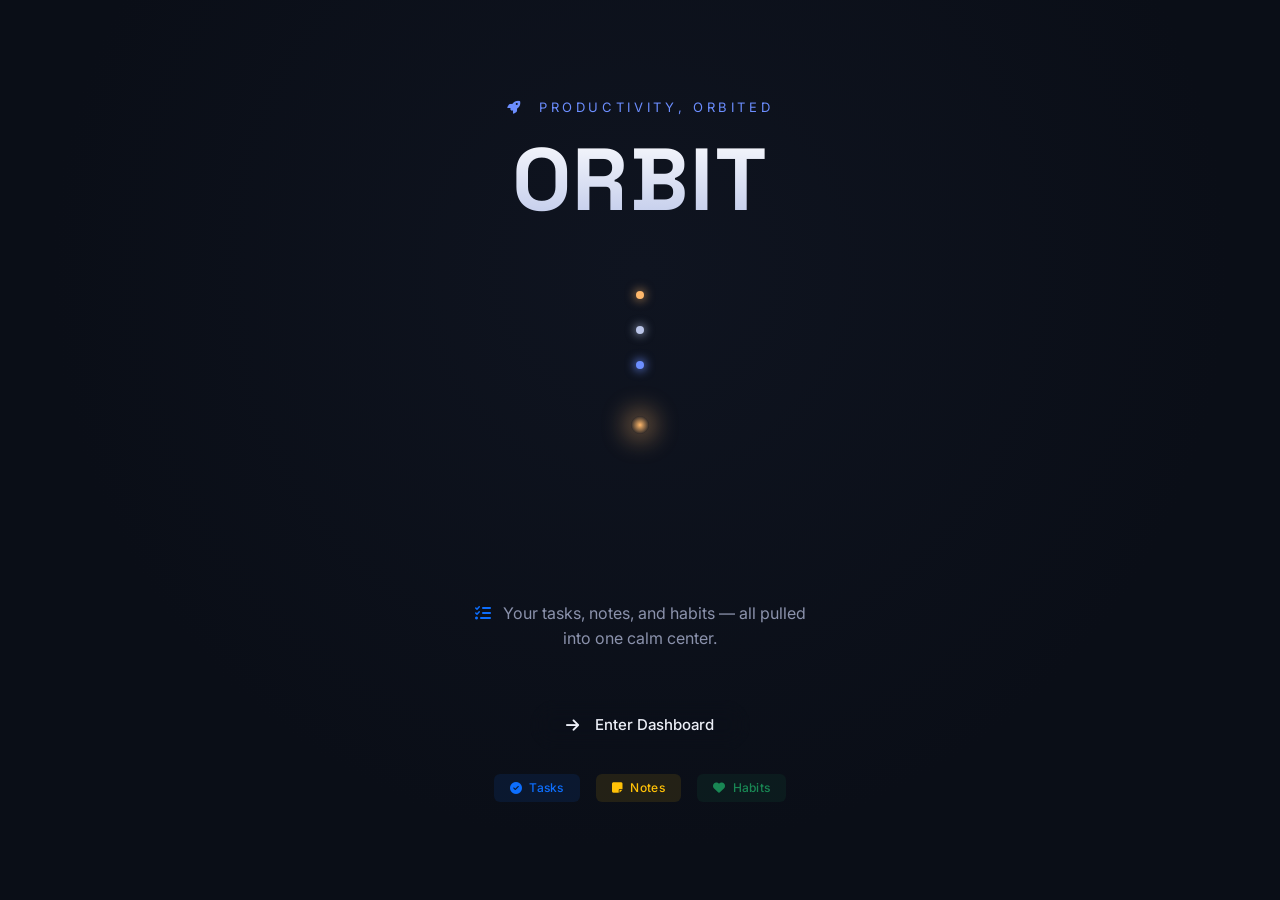
==== index.html @ c8e21a70 "add Orbit animitaion system with spinning rings and pulsing core" ====
<!DOCTYPE html>
<html lang="en">

<head>
    <meta charset="UTF-8" />
    <meta name="viewport" content="width=device-width, initial-scale=1.0" />
    <title>ORBIT — Personal Productivity</title>

    <!-- Bootstrap 5 -->
    <link href="https://cdn.jsdelivr.net/npm/bootstrap@5.3.0/dist/css/bootstrap.min.css" rel="stylesheet" />
    <!-- Font Awesome -->
    <link rel="stylesheet" href="https://cdnjs.cloudflare.com/ajax/libs/font-awesome/6.5.0/css/all.min.css" />
    <!-- Google Fonts -->
    <link
        href="https://fonts.googleapis.com/css2?family=Inter:wght@400;500;600;700&family=Space+Grotesk:wght@400;600;700&display=swap"
        rel="stylesheet" />
    <!-- Custom CSS -->
    <link rel="stylesheet" href="assets/css/style.css" />
</head>

<body>
    <div class="stage">
        <div class="eyebrow">
            <i class="fas fa-rocket me-2"></i> Productivity, Orbited
        </div>
        <h1 class="wordmark">ORBIT</h1>

        <!-- Orbit System -->
        <div class="orbit-system" aria-hidden="true">
            <div class="core"></div>
            <div class="ring ring--1">
                <div class="node"></div>
            </div>
            <div class="ring ring--2">
                <div class="node"></div>
            </div>
            <div class="ring ring--3">
                <div class="node"></div>
            </div>
        </div>

        <p class="tagline">
            <i class="fas fa-tasks me-2 text-primary"></i>
            Your tasks, notes, and habits — all pulled into one calm center.
        </p>

        <a href="dashboard.html" class="cta">
            <i class="fas fa-arrow-right me-2"></i> Enter Dashboard
        </a>

        <div class="mt-4 d-flex gap-3 flex-wrap justify-content-center">
            <span class="badge bg-primary bg-opacity-10 text-primary px-3 py-2">
                <i class="fas fa-check-circle me-1"></i> Tasks
            </span>
            <span class="badge bg-warning bg-opacity-10 text-warning px-3 py-2">
                <i class="fas fa-sticky-note me-1"></i> Notes
            </span>
            <span class="badge bg-success bg-opacity-10 text-success px-3 py-2">
                <i class="fas fa-heart me-1"></i> Habits
            </span>
        </div>
    </div>
</body>

</html>
---- assets/css/style.css ----
/*ORBIT DASHBOARD - Main Styles */

/* ---------- CSS Variables ---------- */
:root {
    --bg-primary: #0A0E17;
    --bg-secondary: #0F1420;
    --text-primary: #EDEFF7;
    --text-secondary: #8B92AC;
    --accent-blue: #6C8EFF;
    --accent-star: #FFB86B;
}

/* ---------- Reset ---------- */
* {
    margin: 0;
    padding: 0;
    box-sizing: border-box;
}

body {
    background: radial-gradient(ellipse at 50% 30%, var(--bg-secondary) 0%, var(--bg-primary) 65%);
    color: var(--text-primary);
    font-family: 'Inter', -apple-system, sans-serif;
    min-height: 100vh;
    display: flex;
    align-items: center;
    justify-content: center;
}


/* ---------- Main Content ---------- */
.stage {
    position: relative;
    z-index: 1;
    display: flex;
    flex-direction: column;
    align-items: center;
    text-align: center;
    padding: 32px;
    max-width: 600px;
}

.eyebrow {
    font-size: 13px;
    letter-spacing: 0.28em;
    color: var(--accent-blue);
    text-transform: uppercase;
}

.wordmark {
    font-family: 'Space Grotesk', sans-serif;
    font-weight: 700;
    font-size: clamp(48px, 9vw, 88px);
    letter-spacing: 0.02em;
    margin-top: 10px;
    background: linear-gradient(180deg, #FFFFFF 0%, #B9C4E8 100%);
    -webkit-background-clip: text;
    background-clip: text;
    color: transparent;
}

.tagline {
    color: var(--text-secondary);
    font-size: 16px;
    max-width: 340px;
    line-height: 1.6;
}

.cta {
    margin-top: 32px;
    padding: 14px 36px;
    border-radius: 999px;
    border: 1px solid var(--border-glass);
    background: var(--bg-soft);
    backdrop-filter: blur(12px);
    color: var(--text-primary);
    font-size: 15px;
    font-weight: 500;
    cursor: pointer;
    transition: all 0.25s ease;
    text-decoration: none;
    display: inline-flex;
    align-items: center;
    gap: 8px;
}

.cta:hover {
    border-color: var(--accent-blue);
    box-shadow: 0 0 0 1px var(--accent-blue), 0 8px 24px rgba(108,142,255,0.25);
    transform: translateY(-2px);
    color: var(--text-primary);
}

.badge {
    font-weight: 500;
    letter-spacing: 0.3px;
}

/* ---------- Orbit System ---------- */
.orbit-system {
    position: relative;
    width: 280px;
    height: 280px;
    margin: 44px 0 36px;
}

.core {
    position: absolute;
    top: 50%; left: 50%;
    width: 18px; height: 18px;
    border-radius: 50%;
    background: radial-gradient(circle, var(--accent-star) 0%, rgba(255,184,107,0.15) 70%);
    box-shadow: 0 0 24px 6px rgba(255,184,107,0.45);
    transform: translate(-50%, -50%);
    animation: pulse 3s ease-in-out infinite;
}

.ring {
    position: absolute;
    top: 50%; left: 50%;
    border: 1px solid var(--ring-color);
    border-radius: 50%;
    transform: translate(-50%, -50%);
}

.ring--1 { width: 120px; height: 120px; animation: spin 10s linear infinite; }
.ring--2 { width: 190px; height: 190px; animation: spin 16s linear infinite reverse; border-color: rgba(108,142,255,0.22); }
.ring--3 { width: 260px; height: 260px; animation: spin 24s linear infinite; border-color: rgba(108,142,255,0.14); }

.node {
    position: absolute;
    top: -4px; left: 50%;
    width: 8px; height: 8px;
    border-radius: 50%;
    background: var(--accent-blue);
    box-shadow: 0 0 10px 2px rgba(108,142,255,0.7);
    transform: translateX(-50%);
}

.ring--2 .node { background: #B9C4E8; box-shadow: 0 0 8px 2px rgba(185,196,232,0.5); }
.ring--3 .node { background: var(--accent-star); box-shadow: 0 0 10px 2px rgba(255,184,107,0.5); }

/* ---------- Animations ---------- */
@keyframes spin {
    from { transform: translate(-50%, -50%) rotate(0deg); }
    to   { transform: translate(-50%, -50%) rotate(360deg); }
}

@keyframes pulse {
    0%, 100% { box-shadow: 0 0 24px 6px rgba(255,184,107,0.45); }
    50%      { box-shadow: 0 0 34px 10px rgba(255,184,107,0.65); }
}
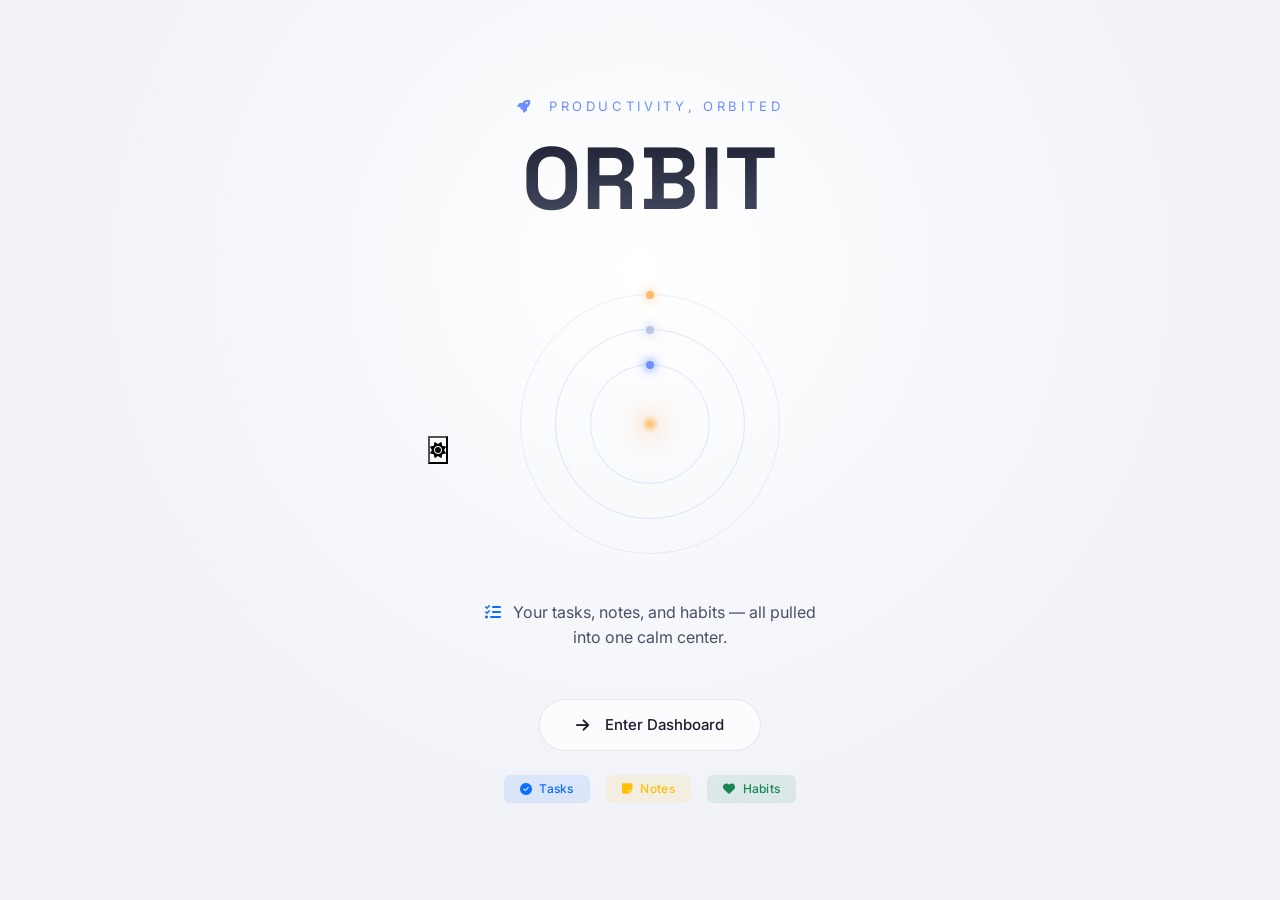
==== commit 0f4d7a3b: "implement dark and light theme with localStorage persistence" ====
--- a/index.html
+++ b/index.html
@@ -16,9 +16,16 @@
         rel="stylesheet" />
     <!-- Custom CSS -->
     <link rel="stylesheet" href="assets/css/style.css" />
+    <link rel="stylesheet" href="assets/css/theme.css">
 </head>
 
 <body>
+
+    <!-- Theme Toggle Button -->
+    <button id="themeToggle" class="theme-toggle-btn" aria-label="Toggle theme">
+        <i class="fas fa-moon"></i>
+    </button>
+
     <div class="stage">
         <div class="eyebrow">
             <i class="fas fa-rocket me-2"></i> Productivity, Orbited
@@ -60,6 +67,8 @@
             </span>
         </div>
     </div>
+
+    <script src="assets/js/theme.js"></script>
 </body>
 
 </html>
--- a/assets/css/style.css
+++ b/assets/css/style.css
@@ -2,151 +2,197 @@
 
 /* ---------- CSS Variables ---------- */
 :root {
-    --bg-primary: #0A0E17;
-    --bg-secondary: #0F1420;
-    --text-primary: #EDEFF7;
-    --text-secondary: #8B92AC;
-    --accent-blue: #6C8EFF;
-    --accent-star: #FFB86B;
+  --bg-primary: #0a0e17;
+  --bg-secondary: #0f1420;
+  --text-primary: #edeff7;
+  --text-secondary: #8b92ac;
+  --accent-blue: #6c8eff;
+  --accent-star: #ffb86b;
 }
 
 /* ---------- Reset ---------- */
 * {
-    margin: 0;
-    padding: 0;
-    box-sizing: border-box;
+  margin: 0;
+  padding: 0;
+  box-sizing: border-box;
 }
 
 body {
-    background: radial-gradient(ellipse at 50% 30%, var(--bg-secondary) 0%, var(--bg-primary) 65%);
-    color: var(--text-primary);
-    font-family: 'Inter', -apple-system, sans-serif;
-    min-height: 100vh;
-    display: flex;
-    align-items: center;
-    justify-content: center;
+  background: radial-gradient(
+    ellipse at 50% 30%,
+    var(--bg-secondary) 0%,
+    var(--bg-primary) 65%
+  );
+  color: var(--text-primary);
+  font-family:
+    "Inter",
+    -apple-system,
+    sans-serif;
+  min-height: 100vh;
+  display: flex;
+  align-items: center;
+  justify-content: center;
 }
-
 
 /* ---------- Main Content ---------- */
 .stage {
-    position: relative;
-    z-index: 1;
-    display: flex;
-    flex-direction: column;
-    align-items: center;
-    text-align: center;
-    padding: 32px;
-    max-width: 600px;
+  position: relative;
+  z-index: 1;
+  display: flex;
+  flex-direction: column;
+  align-items: center;
+  text-align: center;
+  padding: 32px;
+  max-width: 600px;
 }
 
 .eyebrow {
-    font-size: 13px;
-    letter-spacing: 0.28em;
-    color: var(--accent-blue);
-    text-transform: uppercase;
+  font-size: 13px;
+  letter-spacing: 0.28em;
+  color: var(--accent-blue);
+  text-transform: uppercase;
 }
 
 .wordmark {
-    font-family: 'Space Grotesk', sans-serif;
-    font-weight: 700;
-    font-size: clamp(48px, 9vw, 88px);
-    letter-spacing: 0.02em;
-    margin-top: 10px;
-    background: linear-gradient(180deg, #FFFFFF 0%, #B9C4E8 100%);
-    -webkit-background-clip: text;
-    background-clip: text;
-    color: transparent;
+  font-family: "Space Grotesk", sans-serif;
+  font-weight: 700;
+  font-size: clamp(48px, 9vw, 88px);
+  letter-spacing: 0.02em;
+  margin-top: 10px;
+  background: linear-gradient(180deg, #ffffff 0%, #b9c4e8 100%);
+  -webkit-background-clip: text;
+  background-clip: text;
+  color: transparent;
 }
 
 .tagline {
-    color: var(--text-secondary);
-    font-size: 16px;
-    max-width: 340px;
-    line-height: 1.6;
+  color: var(--text-secondary);
+  font-size: 16px;
+  max-width: 340px;
+  line-height: 1.6;
 }
 
 .cta {
-    margin-top: 32px;
-    padding: 14px 36px;
-    border-radius: 999px;
-    border: 1px solid var(--border-glass);
-    background: var(--bg-soft);
-    backdrop-filter: blur(12px);
-    color: var(--text-primary);
-    font-size: 15px;
-    font-weight: 500;
-    cursor: pointer;
-    transition: all 0.25s ease;
-    text-decoration: none;
-    display: inline-flex;
-    align-items: center;
-    gap: 8px;
+  margin-top: 32px;
+  padding: 14px 36px;
+  border-radius: 999px;
+  border: 1px solid var(--border-glass);
+  background: var(--bg-soft);
+  backdrop-filter: blur(12px);
+  color: var(--text-primary);
+  font-size: 15px;
+  font-weight: 500;
+  cursor: pointer;
+  transition: all 0.25s ease;
+  text-decoration: none;
+  display: inline-flex;
+  align-items: center;
+  gap: 8px;
 }
 
 .cta:hover {
-    border-color: var(--accent-blue);
-    box-shadow: 0 0 0 1px var(--accent-blue), 0 8px 24px rgba(108,142,255,0.25);
-    transform: translateY(-2px);
-    color: var(--text-primary);
+  border-color: var(--accent-blue);
+  box-shadow:
+    0 0 0 1px var(--accent-blue),
+    0 8px 24px rgba(108, 142, 255, 0.25);
+  transform: translateY(-2px);
+  color: var(--text-primary);
 }
 
 .badge {
-    font-weight: 500;
-    letter-spacing: 0.3px;
+  font-weight: 500;
+  letter-spacing: 0.3px;
 }
 
 /* ---------- Orbit System ---------- */
 .orbit-system {
-    position: relative;
-    width: 280px;
-    height: 280px;
-    margin: 44px 0 36px;
+  position: relative;
+  width: 280px;
+  height: 280px;
+  margin: 44px 0 36px;
 }
 
 .core {
-    position: absolute;
-    top: 50%; left: 50%;
-    width: 18px; height: 18px;
-    border-radius: 50%;
-    background: radial-gradient(circle, var(--accent-star) 0%, rgba(255,184,107,0.15) 70%);
-    box-shadow: 0 0 24px 6px rgba(255,184,107,0.45);
-    transform: translate(-50%, -50%);
-    animation: pulse 3s ease-in-out infinite;
+  position: absolute;
+  top: 50%;
+  left: 50%;
+  width: 18px;
+  height: 18px;
+  border-radius: 50%;
+  background: radial-gradient(
+    circle,
+    var(--accent-star) 0%,
+    rgba(255, 184, 107, 0.15) 70%
+  );
+  box-shadow: 0 0 24px 6px rgba(255, 184, 107, 0.45);
+  transform: translate(-50%, -50%);
+  animation: pulse 3s ease-in-out infinite;
 }
 
 .ring {
-    position: absolute;
-    top: 50%; left: 50%;
-    border: 1px solid var(--ring-color);
-    border-radius: 50%;
-    transform: translate(-50%, -50%);
+  position: absolute;
+  top: 50%;
+  left: 50%;
+  border: 1px solid var(--ring-color);
+  border-radius: 50%;
+  transform: translate(-50%, -50%);
 }
 
-.ring--1 { width: 120px; height: 120px; animation: spin 10s linear infinite; }
-.ring--2 { width: 190px; height: 190px; animation: spin 16s linear infinite reverse; border-color: rgba(108,142,255,0.22); }
-.ring--3 { width: 260px; height: 260px; animation: spin 24s linear infinite; border-color: rgba(108,142,255,0.14); }
+.ring--1 {
+  width: 120px;
+  height: 120px;
+  animation: spin 10s linear infinite;
+}
+.ring--2 {
+  width: 190px;
+  height: 190px;
+  animation: spin 16s linear infinite reverse;
+  border-color: rgba(108, 142, 255, 0.22);
+}
+.ring--3 {
+  width: 260px;
+  height: 260px;
+  animation: spin 24s linear infinite;
+  border-color: rgba(108, 142, 255, 0.14);
+}
 
 .node {
-    position: absolute;
-    top: -4px; left: 50%;
-    width: 8px; height: 8px;
-    border-radius: 50%;
-    background: var(--accent-blue);
-    box-shadow: 0 0 10px 2px rgba(108,142,255,0.7);
-    transform: translateX(-50%);
+  position: absolute;
+  top: -4px;
+  left: 50%;
+  width: 8px;
+  height: 8px;
+  border-radius: 50%;
+  background: var(--accent-blue);
+  box-shadow: 0 0 10px 2px rgba(108, 142, 255, 0.7);
+  transform: translateX(-50%);
 }
 
-.ring--2 .node { background: #B9C4E8; box-shadow: 0 0 8px 2px rgba(185,196,232,0.5); }
-.ring--3 .node { background: var(--accent-star); box-shadow: 0 0 10px 2px rgba(255,184,107,0.5); }
+.ring--2 .node {
+  background: #b9c4e8;
+  box-shadow: 0 0 8px 2px rgba(185, 196, 232, 0.5);
+}
+.ring--3 .node {
+  background: var(--accent-star);
+  box-shadow: 0 0 10px 2px rgba(255, 184, 107, 0.5);
+}
 
 /* ---------- Animations ---------- */
 @keyframes spin {
-    from { transform: translate(-50%, -50%) rotate(0deg); }
-    to   { transform: translate(-50%, -50%) rotate(360deg); }
+  from {
+    transform: translate(-50%, -50%) rotate(0deg);
+  }
+  to {
+    transform: translate(-50%, -50%) rotate(360deg);
+  }
 }
 
 @keyframes pulse {
-    0%, 100% { box-shadow: 0 0 24px 6px rgba(255,184,107,0.45); }
-    50%      { box-shadow: 0 0 34px 10px rgba(255,184,107,0.65); }
-}+  0%,
+  100% {
+    box-shadow: 0 0 24px 6px rgba(255, 184, 107, 0.45);
+  }
+  50% {
+    box-shadow: 0 0 34px 10px rgba(255, 184, 107, 0.65);
+  }
+}
--- a/assets/css/theme.css
+++ b/assets/css/theme.css
@@ -0,0 +1,33 @@
+/* ============================================
+   ORBIT DASHBOARD - Light / Dark Theme
+   ============================================ */
+
+/* ---------- Light Mode ---------- */
+body.light-mode {
+  --bg-primary: #f0f2f8;
+  --bg-secondary: #ffffff;
+  --text-primary: #1a1d2e;
+  --text-secondary: #4a4f66;
+  --bg-soft: rgba(0, 0, 0, 0.04);
+  --border-glass: rgba(0, 0, 0, 0.08);
+  --ring-color: rgba(108, 142, 255, 0.2);
+}
+
+body.light-mode .wordmark {
+  background: linear-gradient(180deg, #1a1d2e 0%, #4a4f66 100%);
+  -webkit-background-clip: text;
+  background-clip: text;
+  color: transparent;
+}
+
+body.light-mode .core {
+  box-shadow: 0 0 24px 6px rgba(255, 184, 107, 0.3);
+}
+
+body.light-mode .cta {
+  background: rgba(255, 255, 255, 0.7);
+}
+
+body.light-mode .theme-toggle-btn {
+  background: rgba(255, 255, 255, 0.7);
+}
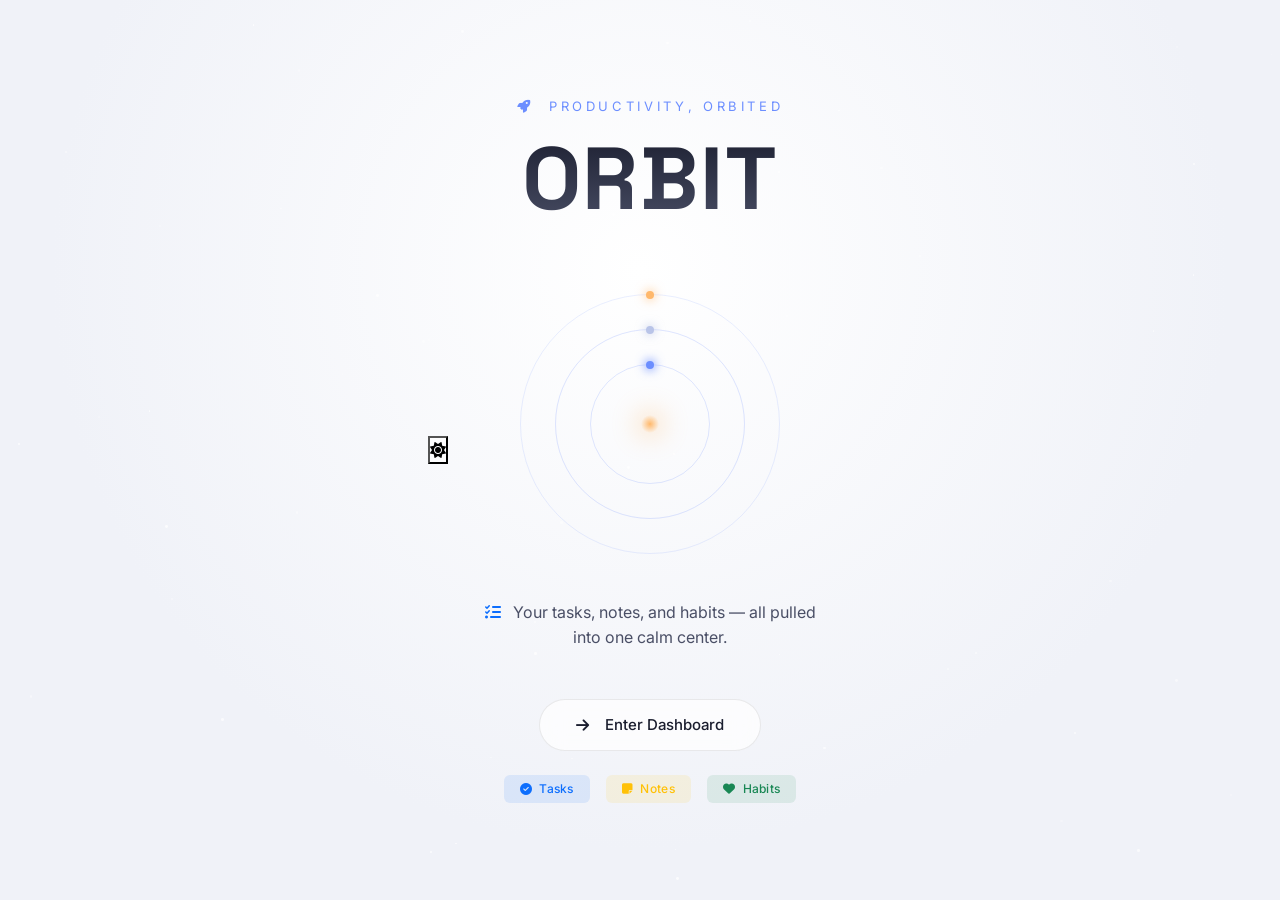
==== commit 27bb49eb: "add dynamic starfield background with JavaScript animation" ====
--- a/index.html
+++ b/index.html
@@ -20,6 +20,9 @@
 </head>
 
 <body>
+
+    <!-- Starfield -->
+    <div id="stars"></div>
 
     <!-- Theme Toggle Button -->
     <button id="themeToggle" class="theme-toggle-btn" aria-label="Toggle theme">
@@ -69,6 +72,7 @@
     </div>
 
     <script src="assets/js/theme.js"></script>
+    <script src="assets/js/app.js"></script>
 </body>
 
 </html>
--- a/assets/css/style.css
+++ b/assets/css/style.css
@@ -196,3 +196,24 @@
     box-shadow: 0 0 34px 10px rgba(255, 184, 107, 0.65);
   }
 }
+
+/* ---------- Starfield ---------- */
+#stars {
+    position: fixed;
+    inset: 0;
+    z-index: 0;
+    pointer-events: none;
+}
+
+.star {
+    position: absolute;
+    background: #fff;
+    border-radius: 50%;
+    opacity: 0.5;
+    animation: twinkle 4s ease-in-out infinite;
+}
+
+@keyframes twinkle {
+    0%, 100% { opacity: 0.15; }
+    50% { opacity: 0.7; }
+}
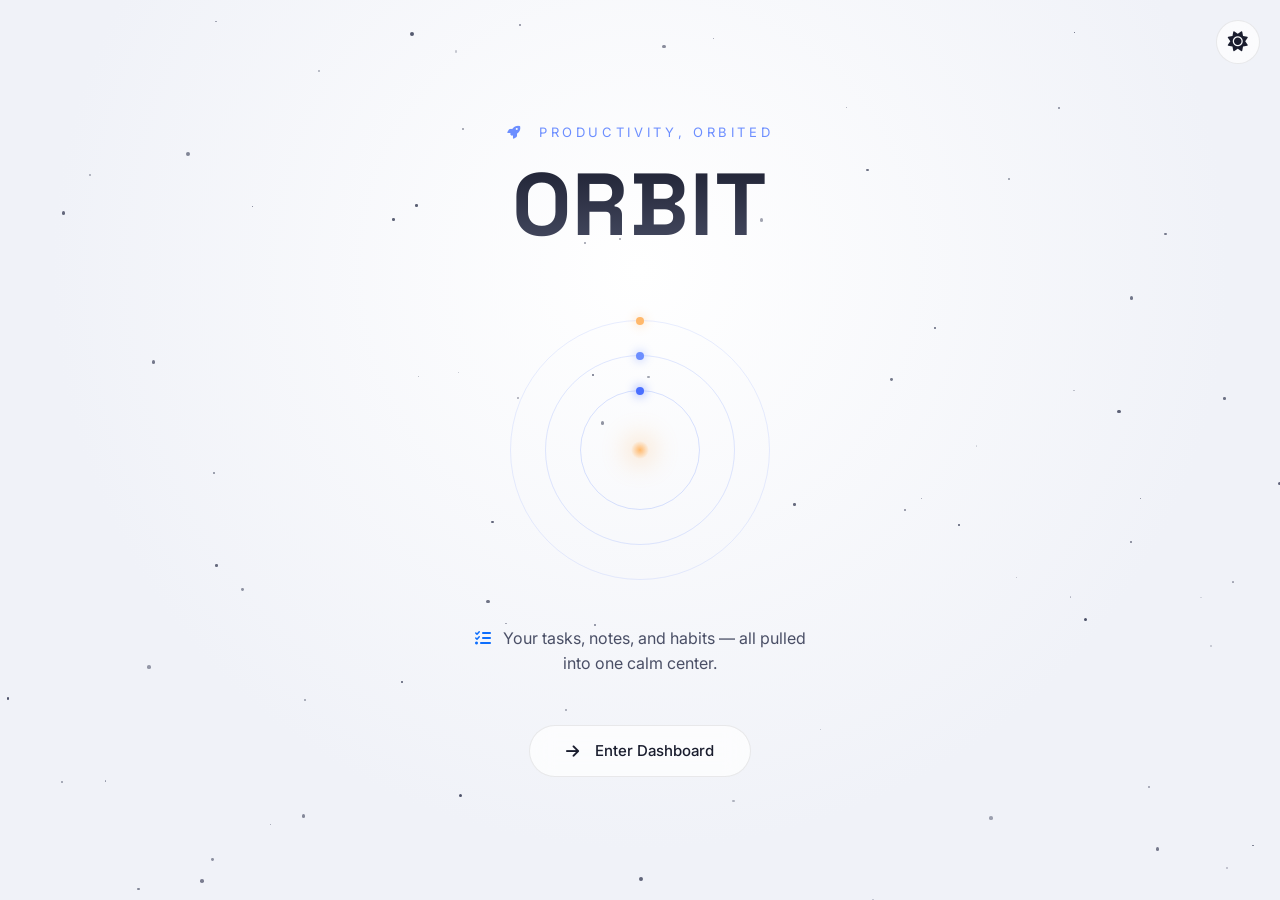
==== commit dfd27e16: "delete badges from welcome page" ====
--- a/index.html
+++ b/index.html
@@ -57,20 +57,6 @@
         <a href="dashboard.html" class="cta">
             <i class="fas fa-arrow-right me-2"></i> Enter Dashboard
         </a>
-
-        <div class="mt-4 d-flex gap-3 flex-wrap justify-content-center">
-            <span class="badge bg-primary bg-opacity-10 text-primary px-3 py-2">
-                <i class="fas fa-check-circle me-1"></i> Tasks
-            </span>
-            <span class="badge bg-warning bg-opacity-10 text-warning px-3 py-2">
-                <i class="fas fa-sticky-note me-1"></i> Notes
-            </span>
-            <span class="badge bg-success bg-opacity-10 text-success px-3 py-2">
-                <i class="fas fa-heart me-1"></i> Habits
-            </span>
-        </div>
-    </div>
-
     <script src="assets/js/theme.js"></script>
     <script src="assets/js/app.js"></script>
 </body>
--- a/assets/css/style.css
+++ b/assets/css/style.css
@@ -1,200 +1,64 @@
-/*ORBIT DASHBOARD - Main Styles */
 
 /* ---------- CSS Variables ---------- */
 :root {
-  --bg-primary: #0a0e17;
-  --bg-secondary: #0f1420;
-  --text-primary: #edeff7;
-  --text-secondary: #8b92ac;
-  --accent-blue: #6c8eff;
-  --accent-star: #ffb86b;
+    --bg-primary: #0A0E17;
+    --bg-secondary: #0F1420;
+    --bg-soft: rgba(255,255,255,0.045);
+    --border-glass: rgba(255,255,255,0.09);
+    --text-primary: #EDEFF7;
+    --text-secondary: #8B92AC;
+    --accent-blue: #6C8EFF;
+    --accent-star: #FFB86B;
+    --ring-color: rgba(108,142,255,0.35);
+    --card-bg: rgba(255,255,255,0.03);
+    --shadow: 0 8px 32px rgba(0,0,0,0.4);
 }
 
 /* ---------- Reset ---------- */
 * {
-  margin: 0;
-  padding: 0;
-  box-sizing: border-box;
+    margin: 0;
+    padding: 0;
+    box-sizing: border-box;
 }
 
 body {
-  background: radial-gradient(
-    ellipse at 50% 30%,
-    var(--bg-secondary) 0%,
-    var(--bg-primary) 65%
-  );
-  color: var(--text-primary);
-  font-family:
-    "Inter",
-    -apple-system,
-    sans-serif;
-  min-height: 100vh;
-  display: flex;
-  align-items: center;
-  justify-content: center;
-}
-
-/* ---------- Main Content ---------- */
-.stage {
-  position: relative;
-  z-index: 1;
-  display: flex;
-  flex-direction: column;
-  align-items: center;
-  text-align: center;
-  padding: 32px;
-  max-width: 600px;
-}
-
-.eyebrow {
-  font-size: 13px;
-  letter-spacing: 0.28em;
-  color: var(--accent-blue);
-  text-transform: uppercase;
-}
-
-.wordmark {
-  font-family: "Space Grotesk", sans-serif;
-  font-weight: 700;
-  font-size: clamp(48px, 9vw, 88px);
-  letter-spacing: 0.02em;
-  margin-top: 10px;
-  background: linear-gradient(180deg, #ffffff 0%, #b9c4e8 100%);
-  -webkit-background-clip: text;
-  background-clip: text;
-  color: transparent;
-}
-
-.tagline {
-  color: var(--text-secondary);
-  font-size: 16px;
-  max-width: 340px;
-  line-height: 1.6;
-}
-
-.cta {
-  margin-top: 32px;
-  padding: 14px 36px;
-  border-radius: 999px;
-  border: 1px solid var(--border-glass);
-  background: var(--bg-soft);
-  backdrop-filter: blur(12px);
-  color: var(--text-primary);
-  font-size: 15px;
-  font-weight: 500;
-  cursor: pointer;
-  transition: all 0.25s ease;
-  text-decoration: none;
-  display: inline-flex;
-  align-items: center;
-  gap: 8px;
-}
-
-.cta:hover {
-  border-color: var(--accent-blue);
-  box-shadow:
-    0 0 0 1px var(--accent-blue),
-    0 8px 24px rgba(108, 142, 255, 0.25);
-  transform: translateY(-2px);
-  color: var(--text-primary);
-}
-
-.badge {
-  font-weight: 500;
-  letter-spacing: 0.3px;
-}
-
-/* ---------- Orbit System ---------- */
-.orbit-system {
-  position: relative;
-  width: 280px;
-  height: 280px;
-  margin: 44px 0 36px;
-}
-
-.core {
-  position: absolute;
-  top: 50%;
-  left: 50%;
-  width: 18px;
-  height: 18px;
-  border-radius: 50%;
-  background: radial-gradient(
-    circle,
-    var(--accent-star) 0%,
-    rgba(255, 184, 107, 0.15) 70%
-  );
-  box-shadow: 0 0 24px 6px rgba(255, 184, 107, 0.45);
-  transform: translate(-50%, -50%);
-  animation: pulse 3s ease-in-out infinite;
-}
-
-.ring {
-  position: absolute;
-  top: 50%;
-  left: 50%;
-  border: 1px solid var(--ring-color);
-  border-radius: 50%;
-  transform: translate(-50%, -50%);
-}
-
-.ring--1 {
-  width: 120px;
-  height: 120px;
-  animation: spin 10s linear infinite;
-}
-.ring--2 {
-  width: 190px;
-  height: 190px;
-  animation: spin 16s linear infinite reverse;
-  border-color: rgba(108, 142, 255, 0.22);
-}
-.ring--3 {
-  width: 260px;
-  height: 260px;
-  animation: spin 24s linear infinite;
-  border-color: rgba(108, 142, 255, 0.14);
-}
-
-.node {
-  position: absolute;
-  top: -4px;
-  left: 50%;
-  width: 8px;
-  height: 8px;
-  border-radius: 50%;
-  background: var(--accent-blue);
-  box-shadow: 0 0 10px 2px rgba(108, 142, 255, 0.7);
-  transform: translateX(-50%);
-}
-
-.ring--2 .node {
-  background: #b9c4e8;
-  box-shadow: 0 0 8px 2px rgba(185, 196, 232, 0.5);
-}
-.ring--3 .node {
-  background: var(--accent-star);
-  box-shadow: 0 0 10px 2px rgba(255, 184, 107, 0.5);
-}
-
-/* ---------- Animations ---------- */
-@keyframes spin {
-  from {
-    transform: translate(-50%, -50%) rotate(0deg);
-  }
-  to {
-    transform: translate(-50%, -50%) rotate(360deg);
-  }
-}
-
-@keyframes pulse {
-  0%,
-  100% {
-    box-shadow: 0 0 24px 6px rgba(255, 184, 107, 0.45);
-  }
-  50% {
-    box-shadow: 0 0 34px 10px rgba(255, 184, 107, 0.65);
-  }
+    background: radial-gradient(ellipse at 50% 30%, var(--bg-secondary) 0%, var(--bg-primary) 65%);
+    color: var(--text-primary);
+    font-family: 'Inter', -apple-system, sans-serif;
+    min-height: 100vh;
+    display: flex;
+    align-items: center;
+    justify-content: center;
+    overflow: hidden;
+    position: relative;
+    transition: background 0.4s ease;
+}
+
+/* ---------- Theme Toggle ---------- */
+.theme-toggle-btn {
+    position: fixed;
+    top: 20px;
+    right: 20px;
+    z-index: 1000;
+    width: 44px;
+    height: 44px;
+    border-radius: 50%;
+    border: 1px solid var(--border-glass);
+    background: var(--bg-soft);
+    backdrop-filter: blur(12px);
+    color: var(--text-primary);
+    font-size: 20px;
+    cursor: pointer;
+    transition: all 0.3s ease;
+    display: flex;
+    align-items: center;
+    justify-content: center;
+}
+
+.theme-toggle-btn:hover {
+    border-color: var(--accent-blue);
+    transform: scale(1.05);
+    box-shadow: 0 0 20px rgba(108,142,255,0.2);
 }
 
 /* ---------- Starfield ---------- */
@@ -217,3 +81,159 @@
     0%, 100% { opacity: 0.15; }
     50% { opacity: 0.7; }
 }
+
+/* ---------- Main Content ---------- */
+.stage {
+    position: relative;
+    z-index: 1;
+    display: flex;
+    flex-direction: column;
+    align-items: center;
+    text-align: center;
+    padding: 32px;
+    max-width: 600px;
+}
+
+.eyebrow {
+    font-size: 13px;
+    letter-spacing: 0.28em;
+    color: var(--accent-blue);
+    text-transform: uppercase;
+    opacity: 0;
+    animation: rise 0.7s ease forwards;
+    animation-delay: 0.1s;
+}
+
+.wordmark {
+    font-family: 'Space Grotesk', sans-serif;
+    font-weight: 700;
+    font-size: clamp(48px, 9vw, 88px);
+    letter-spacing: 0.02em;
+    margin-top: 10px;
+    background: linear-gradient(180deg, #FFFFFF 0%, #B9C4E8 100%);
+    -webkit-background-clip: text;
+    background-clip: text;
+    color: transparent;
+    opacity: 0;
+    animation: rise 0.8s ease forwards;
+    animation-delay: 0.25s;
+}
+
+/* ---------- Orbit System ---------- */
+.orbit-system {
+    position: relative;
+    width: 280px;
+    height: 280px;
+    margin: 44px 0 36px;
+    opacity: 0;
+    animation: rise 0.9s ease forwards;
+    animation-delay: 0.45s;
+}
+
+.core {
+    position: absolute;
+    top: 50%; left: 50%;
+    width: 18px; height: 18px;
+    border-radius: 50%;
+    background: radial-gradient(circle, var(--accent-star) 0%, rgba(255,184,107,0.15) 70%);
+    box-shadow: 0 0 24px 6px rgba(255,184,107,0.45);
+    transform: translate(-50%, -50%);
+    animation: pulse 3s ease-in-out infinite;
+}
+
+.ring {
+    position: absolute;
+    top: 50%; left: 50%;
+    border: 1px solid var(--ring-color);
+    border-radius: 50%;
+    transform: translate(-50%, -50%);
+}
+
+.ring--1 { width: 120px; height: 120px; animation: spin 10s linear infinite; }
+.ring--2 { width: 190px; height: 190px; animation: spin 16s linear infinite reverse; border-color: rgba(108,142,255,0.22); }
+.ring--3 { width: 260px; height: 260px; animation: spin 24s linear infinite; border-color: rgba(108,142,255,0.14); }
+
+.node {
+    position: absolute;
+    top: -4px; left: 50%;
+    width: 8px; height: 8px;
+    border-radius: 50%;
+    background: var(--accent-blue);
+    box-shadow: 0 0 10px 2px rgba(108,142,255,0.7);
+    transform: translateX(-50%);
+}
+
+.ring--2 .node { background: #B9C4E8; box-shadow: 0 0 8px 2px rgba(185,196,232,0.5); }
+.ring--3 .node { background: var(--accent-star); box-shadow: 0 0 10px 2px rgba(255,184,107,0.5); }
+
+/* ---------- Typography ---------- */
+.tagline {
+    color: var(--text-secondary);
+    font-size: 16px;
+    max-width: 340px;
+    line-height: 1.6;
+    opacity: 0;
+    animation: rise 0.8s ease forwards;
+    animation-delay: 0.65s;
+}
+
+.cta {
+    margin-top: 32px;
+    padding: 14px 36px;
+    border-radius: 999px;
+    border: 1px solid var(--border-glass);
+    background: var(--bg-soft);
+    backdrop-filter: blur(12px);
+    color: var(--text-primary);
+    font-size: 15px;
+    font-weight: 500;
+    cursor: pointer;
+    transition: all 0.25s ease;
+    text-decoration: none;
+    display: inline-flex;
+    align-items: center;
+    gap: 8px;
+    opacity: 0;
+    animation: rise 0.8s ease forwards;
+    animation-delay: 0.8s;
+}
+
+.cta:hover {
+    border-color: var(--accent-blue);
+    box-shadow: 0 0 0 1px var(--accent-blue), 0 8px 24px rgba(108,142,255,0.25);
+    transform: translateY(-2px);
+    color: var(--text-primary);
+}
+/* ---------- Animations ---------- */
+@keyframes rise {
+    from { opacity: 0; transform: translateY(14px); }
+    to   { opacity: 1; transform: translateY(0); }
+}
+
+@keyframes spin {
+    from { transform: translate(-50%, -50%) rotate(0deg); }
+    to   { transform: translate(-50%, -50%) rotate(360deg); }
+}
+
+@keyframes pulse {
+    0%, 100% { box-shadow: 0 0 24px 6px rgba(255,184,107,0.45); }
+    50%      { box-shadow: 0 0 34px 10px rgba(255,184,107,0.65); }
+}
+
+/* ---------- Responsive ---------- */
+@media (max-width: 420px) {
+    .orbit-system { width: 220px; height: 220px; }
+    .ring--3 { width: 210px; height: 210px; }
+    .ring--2 { width: 155px; height: 155px; }
+    .ring--1 { width: 96px; height: 96px; }
+}
+
+/* ---------- Reduced Motion ---------- */
+@media (prefers-reduced-motion: reduce) {
+    .ring, .core, .star { animation: none !important; }
+    .eyebrow, .wordmark, .orbit-system, .tagline, .cta { 
+        animation: none !important; 
+        opacity: 1 !important; 
+        transform: none !important; 
+    }
+}
--- a/assets/css/theme.css
+++ b/assets/css/theme.css
@@ -1,33 +1,70 @@
-/* ============================================
-   ORBIT DASHBOARD - Light / Dark Theme
-   ============================================ */
-
 /* ---------- Light Mode ---------- */
 body.light-mode {
-  --bg-primary: #f0f2f8;
-  --bg-secondary: #ffffff;
-  --text-primary: #1a1d2e;
-  --text-secondary: #4a4f66;
-  --bg-soft: rgba(0, 0, 0, 0.04);
-  --border-glass: rgba(0, 0, 0, 0.08);
-  --ring-color: rgba(108, 142, 255, 0.2);
+    --bg-primary: #F0F2F8;
+    --bg-secondary: #FFFFFF;
+    --text-primary: #1A1D2E;
+    --text-secondary: #4A4F66;
+    --bg-soft: rgba(0,0,0,0.04);
+    --border-glass: rgba(0,0,0,0.08);
+    --ring-color: rgba(108,142,255,0.3);
+    --card-bg: rgba(255,255,255,0.8);
+    --shadow: 0 8px 32px rgba(0,0,0,0.08);
 }
 
+/* Light mode - Wordmark */
 body.light-mode .wordmark {
-  background: linear-gradient(180deg, #1a1d2e 0%, #4a4f66 100%);
-  -webkit-background-clip: text;
-  background-clip: text;
-  color: transparent;
+    background: linear-gradient(180deg, #1A1D2E 0%, #4A4F66 100%);
+    -webkit-background-clip: text;
+    background-clip: text;
+    color: transparent;
 }
 
+/* Light mode - Core */
 body.light-mode .core {
-  box-shadow: 0 0 24px 6px rgba(255, 184, 107, 0.3);
+    box-shadow: 0 0 24px 6px rgba(255,184,107,0.3);
 }
 
-body.light-mode .cta {
-  background: rgba(255, 255, 255, 0.7);
+/* Light mode - Rings */
+body.light-mode .ring {
+    border-color: rgba(108,142,255,0.25);
 }
 
+body.light-mode .ring--2 {
+    border-color: rgba(108,142,255,0.2);
+}
+
+body.light-mode .ring--3 {
+    border-color: rgba(108,142,255,0.15);
+}
+
+/* Light mode - Nodes */
+body.light-mode .node {
+    background: #4A6FFF;
+    box-shadow: 0 0 10px 2px rgba(74,111,255,0.4);
+}
+
+body.light-mode .ring--2 .node {
+    background: #6C8EFF;
+    box-shadow: 0 0 8px 2px rgba(108,142,255,0.3);
+}
+
+body.light-mode .ring--3 .node {
+    background: #FFB86B;
+    box-shadow: 0 0 10px 2px rgba(255,184,107,0.3);
+}
+
+/* Light mode - Stars */
+body.light-mode .star {
+    background: #4A4F66;
+    opacity: 0.3;
+}
+
+/* Light mode - CTA */
+body.light-mode .cta {
+    background: rgba(255,255,255,0.7);
+}
+
+/* Light mode - Theme Toggle */
 body.light-mode .theme-toggle-btn {
-  background: rgba(255, 255, 255, 0.7);
+    background: rgba(255,255,255,0.7);
 }
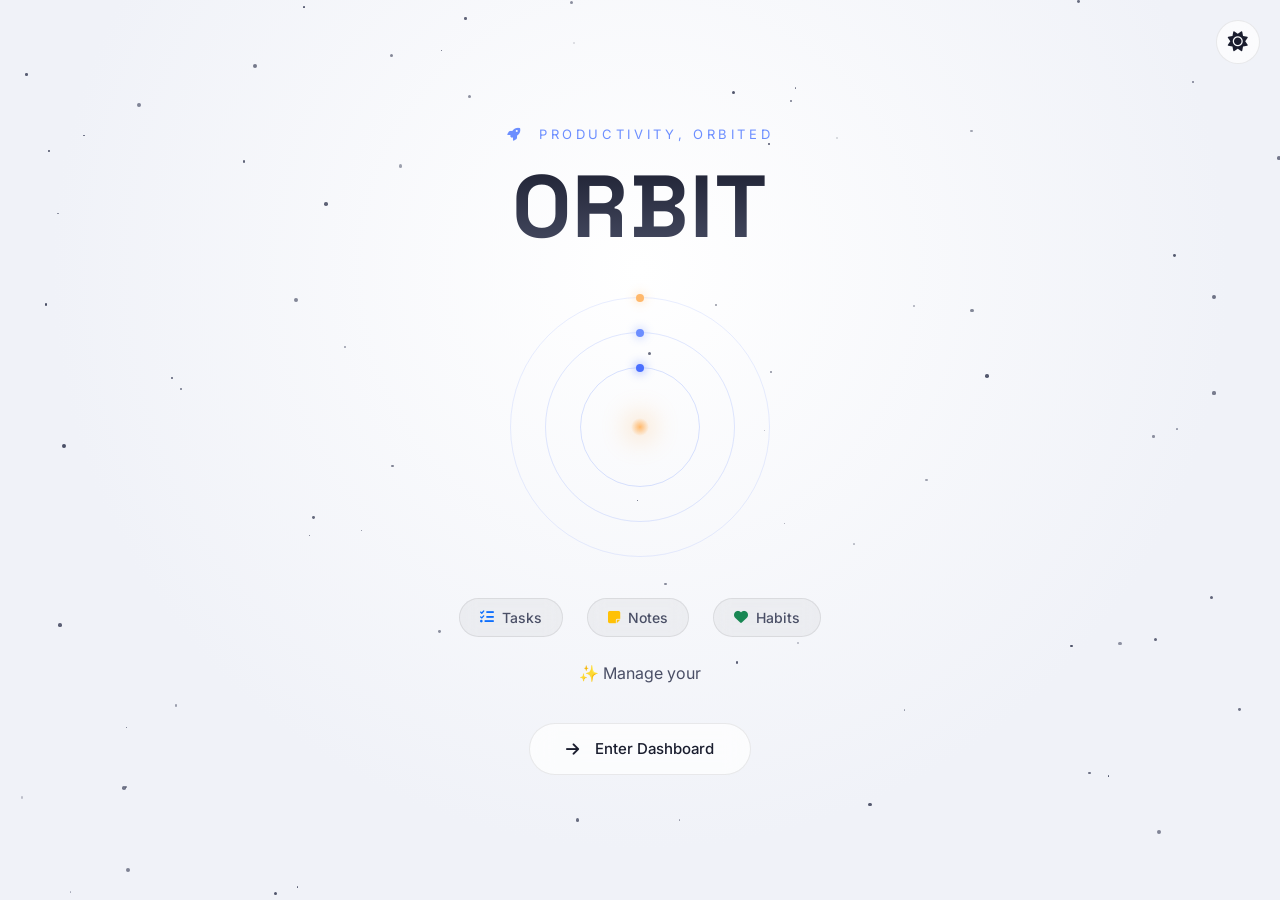
==== commit 31fa2950: "add some changes to better design welcome page" ====
--- a/index.html
+++ b/index.html
@@ -49,10 +49,12 @@
             </div>
         </div>
 
-        <p class="tagline">
-            <i class="fas fa-tasks me-2 text-primary"></i>
-            Your tasks, notes, and habits — all pulled into one calm center.
-        </p>
+        <div class="feature-grid">
+            <div class="feature-item"><i class="fas fa-tasks text-primary"></i><span>Tasks</span></div>
+            <div class="feature-item"><i class="fas fa-sticky-note text-warning"></i><span>Notes</span></div>
+            <div class="feature-item"><i class="fas fa-heart text-success"></i><span>Habits</span></div>
+        </div>
+        <p class="tagline" id="typingText"><span class="typing-cursor"></span></p>
 
         <a href="dashboard.html" class="cta">
             <i class="fas fa-arrow-right me-2"></i> Enter Dashboard
--- a/assets/css/style.css
+++ b/assets/css/style.css
@@ -29,7 +29,7 @@
     display: flex;
     align-items: center;
     justify-content: center;
-    overflow: hidden;
+
     position: relative;
     transition: background 0.4s ease;
 }
@@ -122,8 +122,8 @@
 /* ---------- Orbit System ---------- */
 .orbit-system {
     position: relative;
-    width: 280px;
-    height: 280px;
+    width: 230px;
+    height: 230px;
     margin: 44px 0 36px;
     opacity: 0;
     animation: rise 0.9s ease forwards;
@@ -164,17 +164,54 @@
 }
 
 .ring--2 .node { background: #B9C4E8; box-shadow: 0 0 8px 2px rgba(185,196,232,0.5); }
-.ring--3 .node { background: var(--accent-star); box-shadow: 0 0 10px 2px rgba(255,184,107,0.5); }
-
-/* ---------- Typography ---------- */
+.ring--3 .node { background: var(--accent-star); box-shadow: 0 0 10px 2px rgba(255,184,107,0.5);}
+
+
+.feature-grid {
+    display: flex;
+    gap: 24px;
+    justify-content: center;
+    margin: 20px 0 24px;
+    flex-wrap: wrap;
+}
+
+.feature-item {
+    display: flex;
+    align-items: center;
+    gap: 8px;
+    padding: 8px 20px;
+    border-radius: 999px;
+    background: var(--bg-soft);
+     border: 1px solid var(--border-glass);
+    backdrop-filter: blur(8px);
+    font-size: 14px;
+    font-weight: 500;
+    color: var(--text-secondary);
+    transition: all 0.3s ease;
+}
+
+.feature-item:hover {
+    transform: translateY(-2px);
+    border-color: var(--accent-blue);
+    box-shadow: 0 4px 16px rgba(108,142,255,0.15);
+}
+
 .tagline {
+    min-height: 30px;
+    font-size: 16px;
     color: var(--text-secondary);
-    font-size: 16px;
-    max-width: 340px;
-    line-height: 1.6;
+    margin-bottom: 0;
     opacity: 0;
     animation: rise 0.8s ease forwards;
     animation-delay: 0.65s;
+}
+.typing-cursor {
+    display: inline-block;
+    width: 2px;
+    height: 1em;
+    background: var(--accent-blue);
+    margin-left: 4px;
+    animation: blink 0.8s step-end infinite;
 }
 
 .cta {
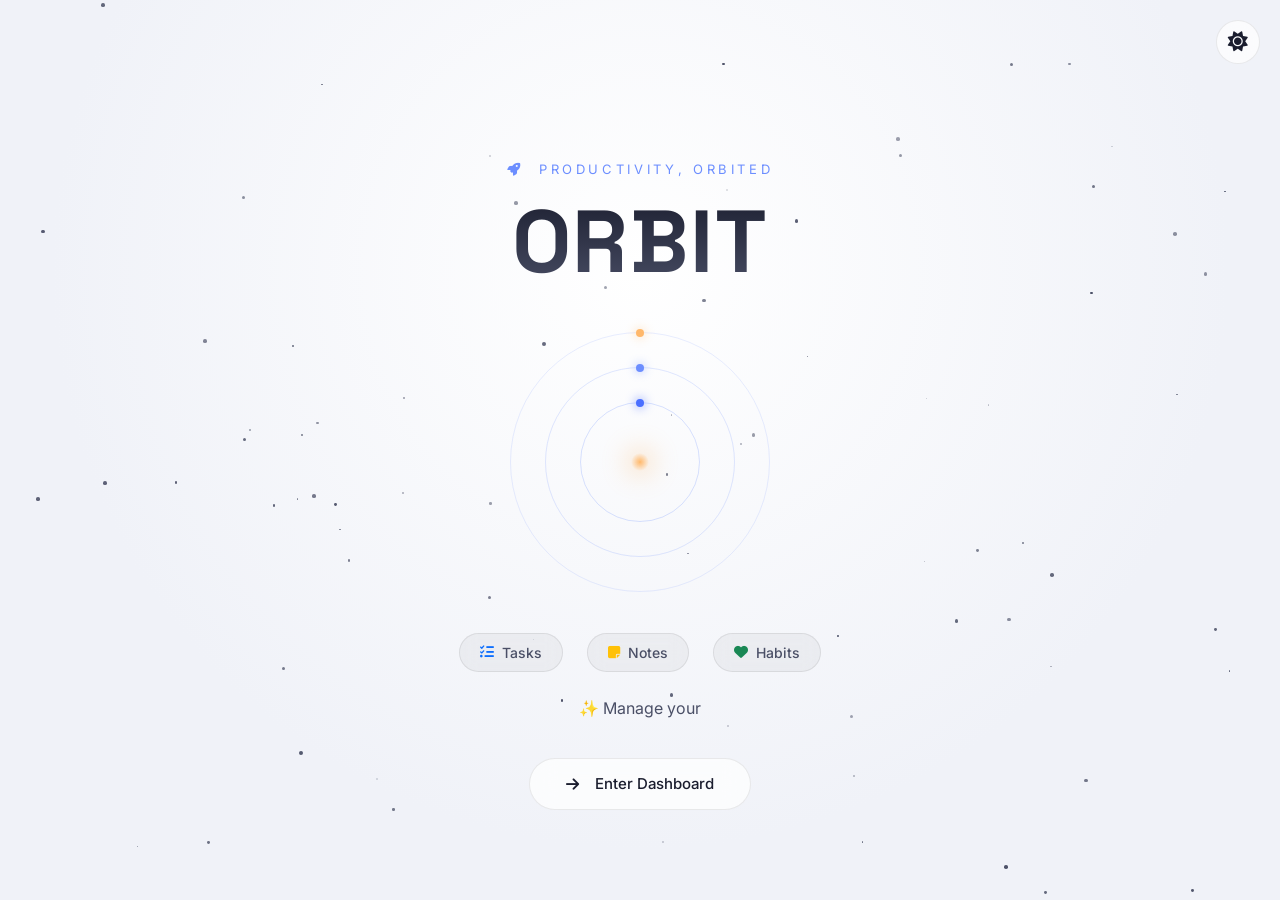
==== commit 71585891: "Create basic structure of dashboard page" ====
--- a/index.html
+++ b/index.html
@@ -19,7 +19,7 @@
     <link rel="stylesheet" href="assets/css/theme.css">
 </head>
 
-<body>
+<body class="welcome-page">
 
     <!-- Starfield -->
     <div id="stars"></div>
--- a/assets/css/style.css
+++ b/assets/css/style.css
@@ -26,12 +26,14 @@
     color: var(--text-primary);
     font-family: 'Inter', -apple-system, sans-serif;
     min-height: 100vh;
-    display: flex;
-    align-items: center;
-    justify-content: center;
-
     position: relative;
     transition: background 0.4s ease;
+}
+
+body.welcome-page {
+    display: flex;
+    align-items: center;
+    justify-content: center;
 }
 
 /* ---------- Theme Toggle ---------- */
@@ -274,3 +276,628 @@
         transform: none !important; 
     }
 }
+
+
+
+
+/* ============================================
+   BASE
+   ============================================ */
+body {
+    display: block;
+    padding-top: 70px;
+    overflow-x: hidden;
+    min-height: 100vh;
+}
+
+/* ============================================
+   NAVBAR
+   ============================================ */
+.glass-nav {
+    position: fixed;
+    top: 0;
+    left: 0;
+    right: 0;
+    height: 70px;
+    background: rgba(10, 14, 23, 0.75);
+    backdrop-filter: blur(20px);
+    -webkit-backdrop-filter: blur(20px);
+    border-bottom: 1px solid var(--border-glass);
+    z-index: 1000;
+    transition: all 0.3s ease;
+}
+
+body.light-mode .glass-nav {
+    background: rgba(255, 255, 255, 0.75);
+}
+/* Navbar Layout */
+.navbar-container {
+    display: flex;
+    align-items: center;
+    justify-content: space-between;
+    width: 100%;
+    height: 100%;
+    padding: 0 24px;
+}
+
+.navbar-left {
+    display: flex;
+    align-items: center;
+    gap: 12px;
+    margin-right: auto;
+}
+
+.navbar-right {
+    display: flex;
+    align-items: center;
+    gap: 12px;
+    margin-left: auto;
+}
+
+/* Brand */
+.navbar-brand {
+    display: flex;
+    align-items: center;
+    gap: 10px;
+    color: var(--text-primary);
+    text-decoration: none;
+    font-family: 'Space Grotesk', sans-serif;
+    font-size: 18px;
+    font-weight: 700;
+    flex-shrink: 0;
+}
+
+.brand-icon {
+    width: 34px;
+    height: 34px;
+    border-radius: 50%;
+    background: linear-gradient(135deg, var(--accent-blue), var(--accent-star));
+    display: flex;
+    align-items: center;
+    justify-content: center;
+    color: white;
+    font-size: 11px;
+    box-shadow: 0 0 20px rgba(108,142,255,0.4);
+}
+
+/* Mobile Toggle*/
+.mobile-toggle {
+    display: none;
+    width: 38px;
+    height: 38px;
+    border-radius: 10px;
+    border: 1px solid var(--border-glass);
+    background: var(--bg-soft);
+    color: var(--text-primary);
+    cursor: pointer;
+    font-size: 16px;
+    align-items: center;
+    justify-content: center;
+    transition: all 0.3s ease;
+}
+
+.mobile-toggle:hover {
+    border-color: var(--accent-blue);
+    color: var(--accent-blue);
+}
+
+/* Search Box */
+.search-box {
+    position: relative;
+    display: flex;
+    align-items: center;
+}
+
+.search-box i {
+    position: absolute;
+    left: 14px;
+    color: var(--text-secondary);
+    font-size: 13px;
+    pointer-events: none;
+}
+
+.search-box input {
+    padding: 9px 14px 9px 38px;
+    border-radius: 999px;
+    border: 1px solid var(--border-glass);
+    background: var(--bg-soft);
+    color: var(--text-primary);
+    font-size: 13px;
+    width: 220px;
+    outline: none;
+    transition: all 0.3s ease;
+}
+
+.search-box input::placeholder {
+    color: var(--text-secondary);
+}
+
+.search-box input:focus {
+    border-color: var(--accent-blue);
+    box-shadow: 0 0 0 3px rgba(108,142,255,0.1);
+    width: 260px;
+}
+
+/* Nav Icon Buttons */
+.nav-icon-btn {
+    position: relative;
+    width: 38px;
+    height: 38px;
+    border-radius: 50%;
+    border: 1px solid var(--border-glass);
+    background: var(--bg-soft);
+    color: var(--text-primary);
+    cursor: pointer;
+    transition: all 0.3s ease;
+    display: flex;
+    align-items: center;
+    justify-content: center;
+    font-size: 15px;
+    flex-shrink: 0;
+}
+
+.nav-icon-btn:hover {
+    border-color: var(--accent-blue);
+    transform: scale(1.05);
+    color: var(--accent-blue);
+}
+
+.badge-dot {
+    position: absolute;
+    top: 8px;
+    right: 8px;
+    width: 8px;
+    height: 8px;
+    border-radius: 50%;
+    background: var(--accent-star);
+    display: none;
+}
+
+.badge-dot.show {
+    display: block;
+    animation: pulse-dot 1.5s ease-in-out infinite;
+}
+
+@keyframes pulse-dot {
+    0%, 100% { transform: scale(1); opacity: 1; }
+    50% { transform: scale(1.3); opacity: 0.7; }
+}
+
+/* ============================================
+   SIDEBAR
+   ============================================ */
+.sidebar {
+    position: fixed;
+    top: 70px;
+    left: 0;
+    width: 250px;
+    height: calc(100vh - 70px);
+    background: var(--bg-secondary);
+    border-right: 1px solid var(--border-glass);
+    padding: 20px 0;
+    z-index: 999;
+    overflow-y: auto;
+    transition: transform 0.3s ease;
+}
+
+/* Sidebar Profile */
+.sidebar-profile {
+    display: flex;
+    align-items: center;
+    gap: 12px;
+    padding: 0 20px 20px;
+    border-bottom: 1px solid var(--border-glass);
+    margin-bottom: 16px;
+}
+
+.profile-avatar {
+    width: 42px;
+    height: 42px;
+    border-radius: 50%;
+    background: linear-gradient(135deg, rgba(108,142,255,0.2), rgba(255,184,107,0.2));
+    border: 1px solid var(--border-glass);
+    display: flex;
+    align-items: center;
+    justify-content: center;
+    color: var(--accent-blue);
+    font-size: 16px;
+    flex-shrink: 0;
+}
+
+.profile-info {
+    min-width: 0;
+}
+
+.profile-info strong {
+    display: block;
+    font-size: 14px;
+    color: var(--text-primary);
+    font-weight: 600;
+    white-space: nowrap;
+    overflow: hidden;
+    text-overflow: ellipsis;
+}
+
+.profile-info small {
+    font-size: 11px;
+    color: var(--text-secondary);
+}
+
+/* Sidebar Menu */
+.sidebar-menu {
+    list-style: none;
+    padding: 0 12px;
+    margin: 0;
+}
+
+.menu-label {
+    font-size: 10px;
+    letter-spacing: 0.15em;
+    color: var(--text-secondary);
+    padding: 8px 14px;
+    text-transform: uppercase;
+    font-weight: 600;
+}
+
+.sidebar-menu li:not(.menu-label):not(.divider) {
+    margin-bottom: 4px;
+}
+
+.sidebar-menu li.divider {
+    height: 1px;
+    background: var(--border-glass);
+    margin: 12px 14px;
+}
+
+.sidebar-menu a {
+    display: flex;
+    align-items: center;
+    gap: 12px;
+    padding: 10px 14px;
+    border-radius: 10px;
+    color: var(--text-secondary);
+    text-decoration: none;
+    font-size: 14px;
+    font-weight: 500;
+    transition: all 0.3s ease;
+    position: relative;
+}
+
+.sidebar-menu a:hover {
+    background: var(--bg-soft);
+    color: var(--text-primary);
+}
+
+.sidebar-menu a.active {
+    background: rgba(108,142,255,0.1);
+    color: var(--accent-blue);
+}
+
+.sidebar-menu a.active::before {
+    content: '';
+    position: absolute;
+    left: 0;
+    top: 50%;
+    transform: translateY(-50%);
+    width: 3px;
+    height: 60%;
+    background: var(--accent-blue);
+    border-radius: 0 3px 3px 0;
+}
+
+.sidebar-menu a i {
+    width: 18px;
+    text-align: center;
+    font-size: 14px;
+}
+
+.menu-count {
+    margin-left: auto;
+    font-size: 11px;
+    padding: 2px 8px;
+    border-radius: 999px;
+    background: var(--bg-soft);
+    color: var(--text-secondary);
+    font-weight: 600;
+}
+
+.sidebar-menu a.active .menu-count {
+    background: rgba(108,142,255,0.2);
+    color: var(--accent-blue);
+}
+
+/* Focus Widget */
+.focus-widget {
+    position: absolute;
+    bottom: 20px;
+    left: 16px;
+    right: 16px;
+    padding: 14px;
+    border-radius: 12px;
+    background: linear-gradient(135deg, rgba(108,142,255,0.1) 0%, rgba(255,184,107,0.1) 100%);
+    border: 1px solid var(--border-glass);
+    display: flex;
+    align-items: center;
+    gap: 12px;
+    backdrop-filter: blur(12px);
+}
+
+.focus-widget i {
+    font-size: 20px;
+    color: var(--accent-blue);
+}
+
+.focus-widget strong {
+    display: block;
+    font-size: 14px;
+    color: var(--text-primary);
+    font-weight: 600;
+}
+
+.focus-widget small {
+    font-size: 11px;
+    color: var(--text-secondary);
+}
+
+/* Overlay */
+.sidebar-overlay {
+    display: none;
+    position: fixed;
+    inset: 0;
+    background: rgba(0,0,0,0.5);
+    z-index: 998;
+    backdrop-filter: blur(4px);
+    cursor: pointer;
+}
+
+/* ============================================
+   MAIN CONTENT
+   ============================================ */
+.main-content {
+    margin-left: 250px;
+    padding: 30px;
+    min-height: calc(100vh - 70px);
+    transition: margin-left 0.3s ease;
+}
+
+.welcome-section {
+    margin-bottom: 30px;
+}
+
+.welcome-section h1 {
+    font-size: 28px;
+    font-weight: 700;
+    color: var(--text-primary);
+    margin-bottom: 6px;
+    font-family: 'Space Grotesk', sans-serif;
+}
+
+.welcome-section p {
+    color: var(--text-secondary);
+    font-size: 14px;
+    margin: 0;
+}
+
+/* ============================================
+   STATS
+   ============================================ */
+.stats-grid {
+    display: grid;
+    grid-template-columns: repeat(3, 1fr);
+    gap: 20px;
+    margin-bottom: 30px;
+}
+
+.stat-card {
+    position: relative;
+    display: flex;
+    align-items: center;
+    gap: 16px;
+    padding: 20px;
+    border-radius: 16px;
+    background: var(--bg-card);
+    border: 1px solid var(--border-glass);
+    backdrop-filter: blur(12px);
+    transition: all 0.3s ease;
+    overflow: hidden;
+}
+
+.stat-card::before {
+    content: '';
+    position: absolute;
+    top: 0;
+    left: 0;
+    width: 100%;
+    height: 2px;
+    background: linear-gradient(90deg, transparent, var(--accent-blue), transparent);
+    opacity: 0;
+    transition: opacity 0.3s ease;
+}
+
+.stat-card:hover {
+    transform: translateY(-3px);
+    border-color: var(--accent-blue);
+    box-shadow: 0 8px 24px rgba(108,142,255,0.1);
+}
+
+.stat-card:hover::before {
+    opacity: 1;
+}
+
+.stat-icon {
+    width: 50px;
+    height: 50px;
+    border-radius: 12px;
+    display: flex;
+    align-items: center;
+    justify-content: center;
+    font-size: 20px;
+    flex-shrink: 0;
+}
+
+.stat-info {
+    flex: 1;
+    min-width: 0;
+}
+
+.stat-info h3 {
+    font-size: 26px;
+    font-weight: 700;
+    color: var(--text-primary);
+    margin: 0;
+    font-family: 'Space Grotesk', sans-serif;
+    line-height: 1.2;
+}
+
+.stat-info span {
+    font-size: 13px;
+    color: var(--text-secondary);
+}
+
+/* ============================================
+   WIDGETS
+   ============================================ */
+.widgets-grid {
+    display: grid;
+    grid-template-columns: repeat(2, 1fr);
+    gap: 20px;
+}
+
+.widget-card {
+    background: var(--bg-card);
+    border: 1px solid var(--border-glass);
+    border-radius: 16px;
+    padding: 20px;
+    backdrop-filter: blur(12px);
+    transition: all 0.3s ease;
+}
+
+.widget-card.widget-full {
+    grid-column: 1 / -1;
+}
+
+.widget-card:hover {
+    border-color: rgba(108,142,255,0.3);
+}
+
+.widget-header {
+    display: flex;
+    justify-content: space-between;
+    align-items: center;
+    margin-bottom: 16px;
+    padding-bottom: 12px;
+    border-bottom: 1px solid var(--border-glass);
+}
+
+.widget-header h5 {
+    font-size: 15px;
+    font-weight: 600;
+    color: var(--text-primary);
+    margin: 0;
+    display: flex;
+    align-items: center;
+}
+
+.widget-header a {
+    font-size: 12px;
+    color: var(--accent-blue);
+    text-decoration: none;
+    transition: all 0.3s ease;
+    font-weight: 500;
+}
+
+.widget-header a:hover {
+    color: var(--accent-star);
+    transform: translateX(3px);
+}
+
+.empty-state {
+    text-align: center;
+    padding: 30px 20px;
+    color: var(--text-secondary);
+}
+
+.empty-state i {
+    font-size: 32px;
+    opacity: 0.4;
+    margin-bottom: 12px;
+    display: block;
+}
+
+.empty-state p {
+    margin: 0;
+    font-size: 13px;
+}
+
+/* ============================================
+   RESPONSIVE
+   ============================================ */
+@media (max-width: 991px) {
+    /* نمایش دکمه منو */
+    .mobile-toggle {
+        display: flex;
+    }
+    
+    /* سایدبار از چپ بیرون */
+    .sidebar {
+        transform: translateX(-100%);
+        box-shadow: none;
+    }
+    
+    /* وقتی چک‌باکس تیک بخوره، سایدبار میاد داخل */
+    .sidebar-checkbox:checked ~ .sidebar {
+        transform: translateX(0);
+        box-shadow: 4px 0 24px rgba(0,0,0,0.3);
+    }
+    
+    /* overlay نمایش داده بشه */
+    .sidebar-checkbox:checked ~ .sidebar-overlay {
+        display: block;
+    }
+    
+    .main-content {
+        margin-left: 0;
+        padding: 20px;
+    }
+    
+    .stats-grid {
+        grid-template-columns: 1fr;
+    }
+    
+    .widgets-grid {
+        grid-template-columns: 1fr;
+    }
+}
+
+@media (max-width: 576px) {
+    .navbar-container {
+        padding: 0 16px;
+        gap: 10px;
+    }
+    
+    .search-box {
+        display: none;
+    }
+    
+    .main-content {
+        padding: 16px;
+    }
+    
+    .welcome-section h1 {
+        font-size: 22px;
+    }
+    
+    .stat-info h3 {
+        font-size: 22px;
+    }
+    
+    .stat-icon {
+        width: 44px;
+        height: 44px;
+        font-size: 18px;
+    }
+    
+    .navbar-brand span {
+        display: none;
+    }
+}
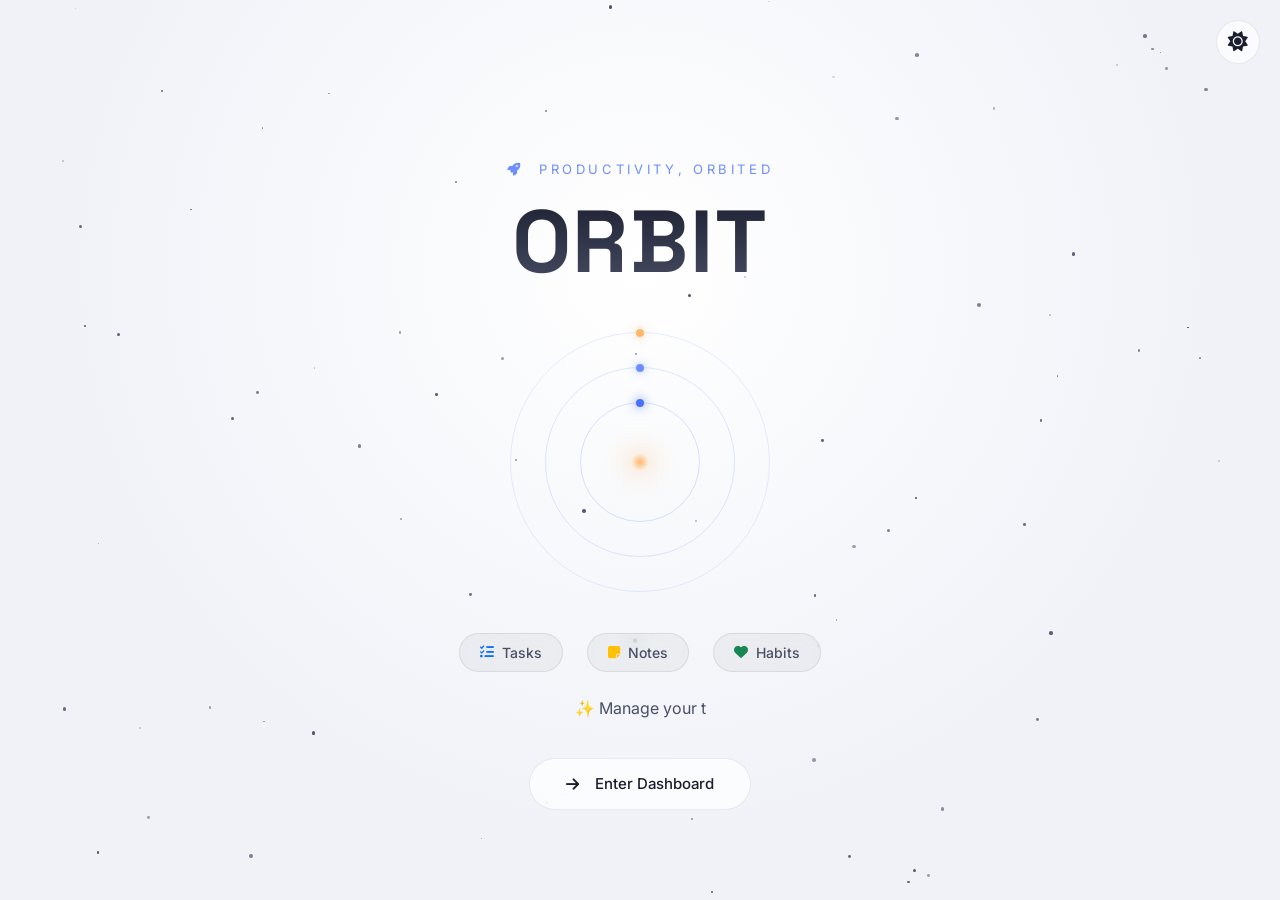
==== commit 1bdb629d: "add typing.js file" ====
--- a/index.html
+++ b/index.html
@@ -61,6 +61,7 @@
         </a>
     <script src="assets/js/theme.js"></script>
     <script src="assets/js/app.js"></script>
+    <script src="assets/js/typing.js"></script>
 </body>
 
 </html>
--- a/assets/css/style.css
+++ b/assets/css/style.css
@@ -1,5 +1,5 @@
 
-/* ---------- CSS Variables ---------- */
+/* CSS Variables  */
 :root {
     --bg-primary: #0A0E17;
     --bg-secondary: #0F1420;
@@ -14,7 +14,7 @@
     --shadow: 0 8px 32px rgba(0,0,0,0.4);
 }
 
-/* ---------- Reset ---------- */
+/*  Reset  */
 * {
     margin: 0;
     padding: 0;
@@ -36,7 +36,7 @@
     justify-content: center;
 }
 
-/* ---------- Theme Toggle ---------- */
+/* Theme Toggle */
 .theme-toggle-btn {
     position: fixed;
     top: 20px;
@@ -63,7 +63,7 @@
     box-shadow: 0 0 20px rgba(108,142,255,0.2);
 }
 
-/* ---------- Starfield ---------- */
+/*Starfield */
 #stars {
     position: fixed;
     inset: 0;
@@ -84,7 +84,7 @@
     50% { opacity: 0.7; }
 }
 
-/* ---------- Main Content ---------- */
+/* Main Content  */
 .stage {
     position: relative;
     z-index: 1;
@@ -121,7 +121,7 @@
     animation-delay: 0.25s;
 }
 
-/* ---------- Orbit System ---------- */
+/* Orbit System  */
 .orbit-system {
     position: relative;
     width: 230px;
@@ -243,7 +243,7 @@
     transform: translateY(-2px);
     color: var(--text-primary);
 }
-/* ---------- Animations ---------- */
+/* Animations  */
 @keyframes rise {
     from { opacity: 0; transform: translateY(14px); }
     to   { opacity: 1; transform: translateY(0); }
@@ -259,7 +259,7 @@
     50%      { box-shadow: 0 0 34px 10px rgba(255,184,107,0.65); }
 }
 
-/* ---------- Responsive ---------- */
+/* Responsive */
 @media (max-width: 420px) {
     .orbit-system { width: 220px; height: 220px; }
     .ring--3 { width: 210px; height: 210px; }
@@ -267,7 +267,7 @@
     .ring--1 { width: 96px; height: 96px; }
 }
 
-/* ---------- Reduced Motion ---------- */
+/*  Reduced Motion  */
 @media (prefers-reduced-motion: reduce) {
     .ring, .core, .star { animation: none !important; }
     .eyebrow, .wordmark, .orbit-system, .tagline, .cta { 
@@ -280,9 +280,9 @@
 
 
 
-/* ============================================
-   BASE
-   ============================================ */
+
+   /* BASE */
+   
 body {
     display: block;
     padding-top: 70px;
@@ -290,9 +290,9 @@
     min-height: 100vh;
 }
 
-/* ============================================
-   NAVBAR
-   ============================================ */
+
+   /* NAVBAR */
+   
 .glass-nav {
     position: fixed;
     top: 0;
@@ -463,9 +463,9 @@
     50% { transform: scale(1.3); opacity: 0.7; }
 }
 
-/* ============================================
-   SIDEBAR
-   ============================================ */
+
+   /* SIDEBAR */
+  
 .sidebar {
     position: fixed;
     top: 70px;
@@ -650,9 +650,9 @@
     cursor: pointer;
 }
 
-/* ============================================
-   MAIN CONTENT
-   ============================================ */
+
+   /* MAIN CONTENT */
+   
 .main-content {
     margin-left: 250px;
     padding: 30px;
@@ -678,9 +678,8 @@
     margin: 0;
 }
 
-/* ============================================
-   STATS
-   ============================================ */
+
+   /* STATS */
 .stats-grid {
     display: grid;
     grid-template-columns: repeat(3, 1fr);
@@ -754,9 +753,8 @@
     color: var(--text-secondary);
 }
 
-/* ============================================
-   WIDGETS
-   ============================================ */
+   /* WIDGETS */
+   
 .widgets-grid {
     display: grid;
     grid-template-columns: repeat(2, 1fr);
@@ -829,28 +827,24 @@
     font-size: 13px;
 }
 
-/* ============================================
-   RESPONSIVE
-   ============================================ */
+   /* RESPONSIVE */
+   
 @media (max-width: 991px) {
-    /* نمایش دکمه منو */
     .mobile-toggle {
         display: flex;
     }
     
-    /* سایدبار از چپ بیرون */
     .sidebar {
         transform: translateX(-100%);
         box-shadow: none;
     }
     
-    /* وقتی چک‌باکس تیک بخوره، سایدبار میاد داخل */
     .sidebar-checkbox:checked ~ .sidebar {
         transform: translateX(0);
         box-shadow: 4px 0 24px rgba(0,0,0,0.3);
     }
     
-    /* overlay نمایش داده بشه */
+    /* overlay */
     .sidebar-checkbox:checked ~ .sidebar-overlay {
         display: block;
     }
@@ -900,4 +894,192 @@
     .navbar-brand span {
         display: none;
     }
+}
+
+/* ============================================
+   MODAL
+   ============================================ */
+.orbit-modal-overlay {
+    position: fixed;
+    inset: 0;
+    background: rgba(0,0,0,0.6);
+    backdrop-filter: blur(6px);
+    z-index: 9999;
+    display: flex;
+    align-items: center;
+    justify-content: center;
+    padding: 20px;
+    opacity: 0;
+    transition: opacity 0.3s ease;
+}
+
+.orbit-modal-overlay.show {
+    opacity: 1;
+}
+
+.orbit-modal {
+    background: var(--bg-secondary);
+    border: 1px solid var(--border-glass);
+    border-radius: 20px;
+    max-width: 500px;
+    width: 100%;
+    max-height: 80vh;
+    overflow-y: auto;
+    box-shadow: 0 20px 60px rgba(0,0,0,0.5);
+    transform: scale(0.9);
+    transition: transform 0.3s ease;
+}
+
+.orbit-modal-overlay.show .orbit-modal {
+    transform: scale(1);
+}
+
+.orbit-modal-header {
+    display: flex;
+    justify-content: space-between;
+    align-items: center;
+    padding: 20px 24px;
+    border-bottom: 1px solid var(--border-glass);
+    position: sticky;
+    top: 0;
+    background: var(--bg-secondary);
+    z-index: 1;
+}
+
+.orbit-modal-header h3 {
+    margin: 0;
+    font-size: 18px;
+    font-weight: 700;
+    color: var(--text-primary);
+}
+
+.orbit-modal-close {
+    width: 32px;
+    height: 32px;
+    border-radius: 50%;
+    border: 1px solid var(--border-glass);
+    background: var(--bg-soft);
+    color: var(--text-primary);
+    cursor: pointer;
+    transition: all 0.3s ease;
+    display: flex;
+    align-items: center;
+    justify-content: center;
+}
+
+.orbit-modal-close:hover {
+    background: rgba(239,68,68,0.1);
+    border-color: #EF4444;
+    color: #EF4444;
+    transform: rotate(90deg);
+}
+
+.orbit-modal-body {
+    padding: 24px;
+}
+
+.modal-section {
+    margin-bottom: 24px;
+    padding-bottom: 20px;
+    border-bottom: 1px solid var(--border-glass);
+}
+
+.modal-section:last-child {
+    margin-bottom: 0;
+    padding-bottom: 0;
+    border-bottom: none;
+}
+
+.modal-section h6 {
+    font-size: 13px;
+    text-transform: uppercase;
+    letter-spacing: 0.1em;
+    color: var(--accent-blue);
+    margin-bottom: 12px;
+    font-weight: 600;
+}
+
+.modal-section p {
+    margin: 6px 0;
+    font-size: 14px;
+    color: var(--text-primary);
+}
+
+.modal-section kbd {
+    display: inline-block;
+    padding: 2px 8px;
+    border-radius: 4px;
+    background: var(--bg-soft);
+    border: 1px solid var(--border-glass);
+    font-size: 12px;
+    font-family: 'Space Grotesk', monospace;
+    color: var(--accent-star);
+    margin: 0 2px;
+}
+
+.btn-modal {
+    padding: 10px 20px;
+    border-radius: 10px;
+    border: 1px solid var(--border-glass);
+    background: var(--bg-soft);
+    color: var(--text-primary);
+    cursor: pointer;
+    font-size: 14px;
+    font-weight: 500;
+    transition: all 0.3s ease;
+    display: inline-flex;
+    align-items: center;
+    gap: 8px;
+}
+
+.btn-modal:hover {
+    border-color: var(--accent-blue);
+    transform: translateY(-2px);
+}
+
+.btn-modal.danger {
+    background: rgba(239,68,68,0.1);
+    border-color: rgba(239,68,68,0.3);
+    color: #EF4444;
+}
+
+.btn-modal.danger:hover {
+    background: rgba(239,68,68,0.2);
+}
+
+/* Stat rows in modal */
+.stat-row {
+    display: flex;
+    justify-content: space-between;
+    align-items: center;
+    padding: 8px 0;
+    font-size: 14px;
+    color: var(--text-secondary);
+}
+
+.stat-row strong {
+    color: var(--text-primary);
+    font-family: 'Space Grotesk', sans-serif;
+    font-size: 16px;
+}
+
+.text-center {
+    text-align: center;
+}
+
+/* Progress bar */
+.progress-bar {
+    width: 100%;
+    height: 8px;
+    background: var(--bg-soft);
+    border-radius: 999px;
+    overflow: hidden;
+    margin: 12px 0 8px;
+}
+
+.progress-fill {
+    height: 100%;
+    background: linear-gradient(90deg, var(--accent-blue), var(--accent-star));
+    border-radius: 999px;
+    transition: width 0.5s ease;
 }
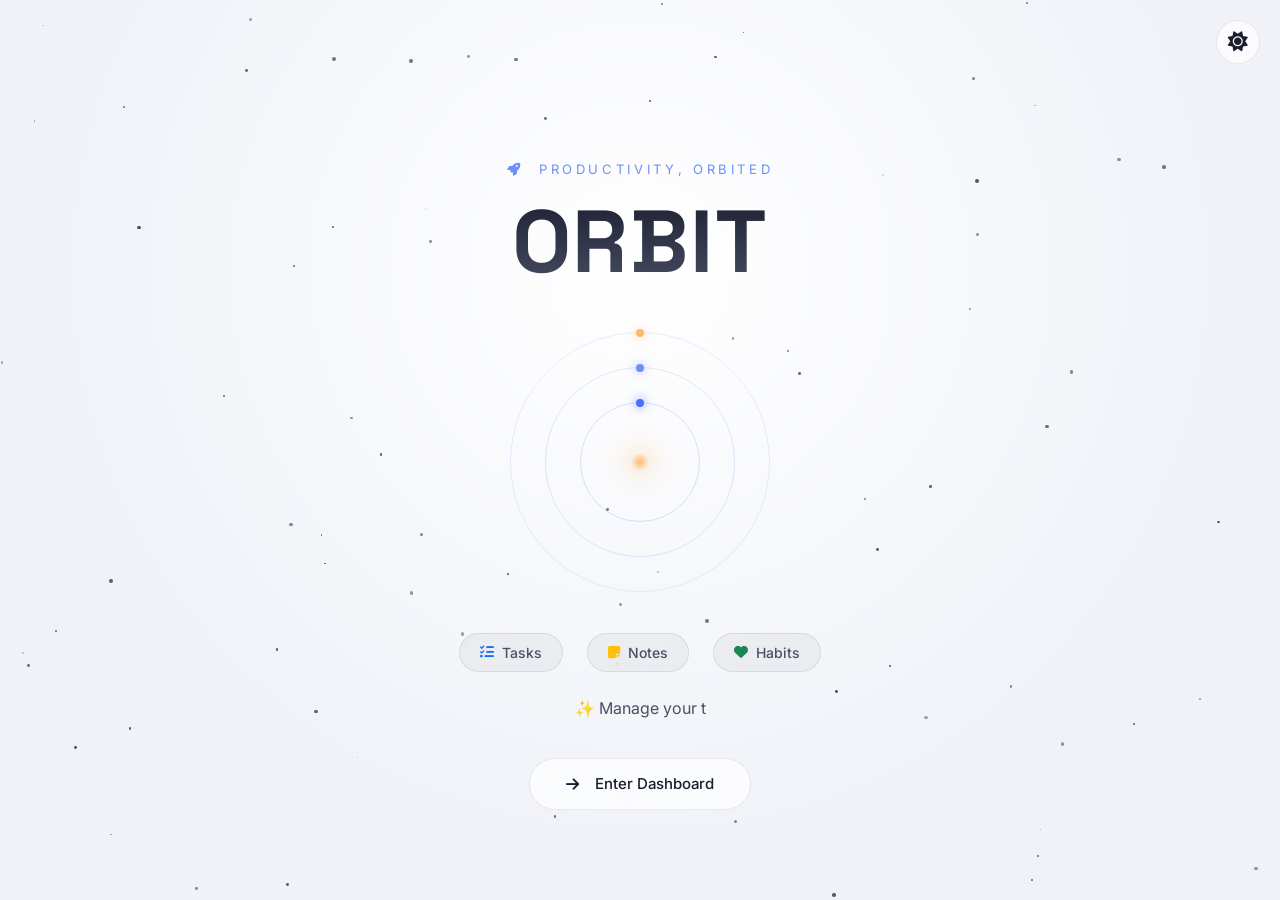
==== commit 64057937: "add auth system with guard for protected pages" ====
--- a/index.html
+++ b/index.html
@@ -56,12 +56,13 @@
         </div>
         <p class="tagline" id="typingText"><span class="typing-cursor"></span></p>
 
-        <a href="dashboard.html" class="cta">
+        <a href="auth.html" class="cta">
             <i class="fas fa-arrow-right me-2"></i> Enter Dashboard
         </a>
     <script src="assets/js/theme.js"></script>
     <script src="assets/js/app.js"></script>
     <script src="assets/js/typing.js"></script>
+    <script src="assets/js/guard.js"></script>
 </body>
 
 </html>
--- a/assets/css/style.css
+++ b/assets/css/style.css
@@ -896,9 +896,9 @@
     }
 }
 
-/* ============================================
-   MODAL
-   ============================================ */
+
+   /* MODAL */
+  
 .orbit-modal-overlay {
     position: fixed;
     inset: 0;
@@ -1082,4 +1082,3515 @@
     background: linear-gradient(90deg, var(--accent-blue), var(--accent-star));
     border-radius: 999px;
     transition: width 0.5s ease;
+}
+
+
+/* task page design */
+
+/* PAGE HEADER */
+.page-header {
+    display: flex;
+    justify-content: space-between;
+    align-items: center;
+    margin-bottom: 24px;
+    gap: 16px;
+    flex-wrap: wrap;
+}
+
+.page-header h1 {
+    font-size: 28px;
+    font-weight: 700;
+    color: var(--text-primary);
+    margin: 0 0 4px 0;
+    font-family: 'Space Grotesk', sans-serif;
+}
+
+.page-header p {
+    color: var(--text-secondary);
+    font-size: 14px;
+    margin: 0;
+}
+
+.btn-add-task {
+    display: inline-flex;
+    align-items: center;
+    gap: 8px;
+    padding: 12px 24px;
+    border-radius: 12px;
+    border: none;
+    background: linear-gradient(135deg, var(--accent-blue), var(--accent-star));
+    color: white;
+    font-size: 14px;
+    font-weight: 600;
+    cursor: pointer;
+    transition: all 0.3s ease;
+    box-shadow: 0 4px 16px rgba(108,142,255,0.3);
+    flex-shrink: 0;
+}
+
+.btn-add-task:hover {
+    transform: translateY(-2px);
+    box-shadow: 0 8px 24px rgba(108,142,255,0.4);
+}
+
+.btn-add-task:active {
+    transform: translateY(0);
+}
+
+
+   /* MINI STATS */
+  
+.tasks-stats {
+    display: grid;
+    grid-template-columns: repeat(3, 1fr);
+    gap: 16px;
+    margin-bottom: 24px;
+}
+
+.mini-stat {
+    display: flex;
+    align-items: center;
+    gap: 14px;
+    padding: 18px 20px;
+    border-radius: 14px;
+    background: var(--bg-card);
+    border: 1px solid var(--border-glass);
+    backdrop-filter: blur(12px);
+    transition: all 0.3s ease;
+}
+
+.mini-stat:hover {
+    transform: translateY(-2px);
+    border-color: var(--accent-blue);
+}
+
+.mini-stat i {
+    font-size: 24px;
+    flex-shrink: 0;
+}
+
+.mini-stat div {
+    display: flex;
+    flex-direction: column;
+    min-width: 0;
+}
+
+.mini-stat strong {
+    font-size: 22px;
+    font-weight: 700;
+    color: var(--text-primary);
+    font-family: 'Space Grotesk', sans-serif;
+    line-height: 1.1;
+}
+
+.mini-stat small {
+    font-size: 12px;
+    color: var(--text-secondary);
+    text-transform: uppercase;
+    letter-spacing: 0.05em;
+}
+
+
+   /* FILTERS BAR */
+  
+.filters-bar {
+    display: flex;
+    justify-content: space-between;
+    align-items: center;
+    gap: 16px;
+    margin-bottom: 20px;
+    flex-wrap: wrap;
+}
+
+.filter-tabs {
+    display: flex;
+    gap: 8px;
+    padding: 4px;
+    background: var(--bg-card);
+    border: 1px solid var(--border-glass);
+    border-radius: 12px;
+    backdrop-filter: blur(12px);
+}
+
+.filter-btn {
+    display: inline-flex;
+    align-items: center;
+    gap: 6px;
+    padding: 8px 16px;
+    border-radius: 8px;
+    border: none;
+    background: transparent;
+    color: var(--text-secondary);
+    font-size: 13px;
+    font-weight: 500;
+    cursor: pointer;
+    transition: all 0.3s ease;
+    white-space: nowrap;
+}
+
+.filter-btn:hover {
+    color: var(--text-primary);
+    background: var(--bg-soft);
+}
+
+.filter-btn.active {
+    background: linear-gradient(135deg, var(--accent-blue), var(--accent-star));
+    color: white;
+    box-shadow: 0 4px 12px rgba(108,142,255,0.3);
+}
+
+.filter-btn i {
+    font-size: 12px;
+}
+
+.sort-dropdown {
+    position: relative;
+    display: flex;
+    align-items: center;
+}
+
+.sort-dropdown i {
+    position: absolute;
+    left: 14px;
+    color: var(--text-secondary);
+    font-size: 13px;
+    pointer-events: none;
+}
+
+.sort-dropdown select {
+    padding: 10px 14px 10px 38px;
+    border-radius: 10px;
+    border: 1px solid var(--border-glass);
+    background: var(--bg-card);
+    color: var(--text-primary);
+    font-size: 13px;
+    cursor: pointer;
+    transition: all 0.3s ease;
+    outline: none;
+    backdrop-filter: blur(12px);
+    appearance: none;
+    -webkit-appearance: none;
+    padding-right: 30px;
+}
+
+.sort-dropdown select:focus {
+    border-color: var(--accent-blue);
+    box-shadow: 0 0 0 3px rgba(108,142,255,0.1);
+}
+
+
+   /* TASKS LIST */
+  
+.tasks-container {
+    background: var(--bg-card);
+    border: 1px solid var(--border-glass);
+    border-radius: 16px;
+    padding: 20px;
+    backdrop-filter: blur(12px);
+    min-height: 300px;
+}
+
+.tasks-list {
+    display: flex;
+    flex-direction: column;
+    gap: 12px;
+}
+
+
+   /* TASK ITEM */
+  
+.task-item {
+    display: flex;
+    align-items: flex-start;
+    gap: 14px;
+    padding: 16px;
+    border-radius: 12px;
+    background: var(--bg-soft);
+    border: 1px solid var(--border-glass);
+    transition: all 0.3s ease;
+    position: relative;
+    overflow: hidden;
+}
+
+.task-item::before {
+    content: '';
+    position: absolute;
+    left: 0;
+    top: 0;
+    bottom: 0;
+    width: 3px;
+    background: var(--accent-blue);
+    opacity: 0;
+    transition: opacity 0.3s ease;
+}
+
+.task-item:hover {
+    transform: translateX(4px);
+    border-color: var(--accent-blue);
+    box-shadow: 0 4px 16px rgba(108,142,255,0.1);
+}
+
+.task-item:hover::before {
+    opacity: 1;
+}
+
+.task-item.completed {
+    opacity: 0.6;
+}
+
+.task-item.completed .task-title {
+    text-decoration: line-through;
+    color: var(--text-secondary);
+}
+
+/* Priority colors */
+.task-item.priority-high::before { background: #EF4444; }
+.task-item.priority-medium::before { background: #FFB86B; }
+.task-item.priority-low::before { background: #22C55E; }
+
+/* Checkbox */
+.task-checkbox {
+    position: relative;
+    width: 22px;
+    height: 22px;
+    flex-shrink: 0;
+    margin-top: 2px;
+    cursor: pointer;
+}
+
+.task-checkbox input {
+    position: absolute;
+    opacity: 0;
+    cursor: pointer;
+}
+
+.task-checkbox span {
+    position: absolute;
+    inset: 0;
+    border-radius: 6px;
+    border: 2px solid var(--border-glass);
+    transition: all 0.3s ease;
+    display: flex;
+    align-items: center;
+    justify-content: center;
+    background: transparent;
+}
+
+.task-checkbox input:checked + span {
+    background: linear-gradient(135deg, var(--accent-blue), var(--accent-star));
+    border-color: transparent;
+}
+
+.task-checkbox input:checked + span::after {
+    content: '\f00c';
+    font-family: 'Font Awesome 6 Free';
+    font-weight: 900;
+    color: white;
+    font-size: 12px;
+}
+
+.task-checkbox:hover span {
+    border-color: var(--accent-blue);
+}
+
+/* Task content */
+.task-content {
+    flex: 1;
+    min-width: 0;
+}
+
+.task-title {
+    display: block;
+    font-size: 15px;
+    font-weight: 600;
+    color: var(--text-primary);
+    margin-bottom: 4px;
+    word-break: break-word;
+}
+
+.task-description {
+    display: block;
+    font-size: 13px;
+    color: var(--text-secondary);
+    margin-bottom: 8px;
+    line-height: 1.5;
+    word-break: break-word;
+}
+
+.task-meta {
+    display: flex;
+    flex-wrap: wrap;
+    gap: 10px;
+    font-size: 11px;
+    color: var(--text-secondary);
+}
+
+.task-meta span {
+    display: inline-flex;
+    align-items: center;
+    gap: 4px;
+}
+
+.priority-badge {
+    padding: 2px 8px;
+    border-radius: 4px;
+    font-weight: 600;
+    text-transform: uppercase;
+    letter-spacing: 0.05em;
+    font-size: 10px;
+}
+
+.priority-badge.high {
+    background: rgba(239,68,68,0.15);
+    color: #EF4444;
+}
+
+.priority-badge.medium {
+    background: rgba(255,184,107,0.15);
+    color: #FFB86B;
+}
+
+.priority-badge.low {
+    background: rgba(34,197,94,0.15);
+    color: #22C55E;
+}
+
+/* Task actions */
+.task-actions {
+    display: flex;
+    gap: 6px;
+    flex-shrink: 0;
+}
+
+.task-action-btn {
+    width: 32px;
+    height: 32px;
+    border-radius: 8px;
+    border: 1px solid var(--border-glass);
+    background: var(--bg-card);
+    color: var(--text-secondary);
+    cursor: pointer;
+    transition: all 0.3s ease;
+    display: flex;
+    align-items: center;
+    justify-content: center;
+    font-size: 12px;
+}
+
+.task-action-btn:hover {
+    transform: scale(1.1);
+}
+
+.task-action-btn.edit:hover {
+    border-color: var(--accent-blue);
+    color: var(--accent-blue);
+    background: rgba(108,142,255,0.1);
+}
+
+.task-action-btn.delete:hover {
+    border-color: #EF4444;
+    color: #EF4444;
+    background: rgba(239,68,68,0.1);
+}
+
+
+   /* EMPTY STATE */
+  
+.empty-state {
+    text-align: center;
+    padding: 60px 20px;
+    color: var(--text-secondary);
+}
+
+.empty-state i {
+    font-size: 56px;
+    opacity: 0.3;
+    margin-bottom: 16px;
+    display: block;
+}
+
+.empty-state h3 {
+    font-size: 18px;
+    font-weight: 600;
+    color: var(--text-primary);
+    margin-bottom: 6px;
+}
+
+.empty-state p {
+    margin: 0;
+    font-size: 14px;
+}
+
+
+   /* TASK MODAL */
+  
+.task-modal-overlay {
+    position: fixed;
+    inset: 0;
+    background: rgba(0,0,0,0.6);
+    backdrop-filter: blur(6px);
+    z-index: 9999;
+    display: none;
+    align-items: center;
+    justify-content: center;
+    padding: 20px;
+    opacity: 0;
+    transition: opacity 0.3s ease;
+}
+
+.task-modal-overlay.show {
+    display: flex;
+    opacity: 1;
+}
+
+.task-modal {
+    background: var(--bg-secondary);
+    border: 1px solid var(--border-glass);
+    border-radius: 20px;
+    width: 100%;
+    max-width: 500px;
+    max-height: 90vh;
+    overflow-y: auto;
+    transform: scale(0.9) translateY(20px);
+    transition: transform 0.3s ease;
+    box-shadow: 0 20px 60px rgba(0,0,0,0.5);
+}
+
+.task-modal-overlay.show .task-modal {
+    transform: scale(1) translateY(0);
+}
+
+.task-modal-header {
+    display: flex;
+    justify-content: space-between;
+    align-items: center;
+    padding: 20px 24px;
+    border-bottom: 1px solid var(--border-glass);
+    position: sticky;
+    top: 0;
+    background: var(--bg-secondary);
+    z-index: 1;
+}
+
+.task-modal-header h3 {
+    margin: 0;
+    font-size: 18px;
+    font-weight: 700;
+    color: var(--text-primary);
+}
+
+.task-modal-close {
+    width: 32px;
+    height: 32px;
+    border-radius: 50%;
+    border: 1px solid var(--border-glass);
+    background: var(--bg-soft);
+    color: var(--text-primary);
+    cursor: pointer;
+    transition: all 0.3s ease;
+    display: flex;
+    align-items: center;
+    justify-content: center;
+}
+
+.task-modal-close:hover {
+    background: rgba(239,68,68,0.1);
+    border-color: #EF4444;
+    color: #EF4444;
+    transform: rotate(90deg);
+}
+
+.task-modal-body {
+    padding: 24px;
+    display: flex;
+    flex-direction: column;
+    gap: 18px;
+}
+
+/* Form Groups */
+.form-group {
+    display: flex;
+    flex-direction: column;
+    gap: 8px;
+}
+
+.form-group label {
+    font-size: 13px;
+    font-weight: 600;
+    color: var(--text-primary);
+}
+
+.form-group input[type="text"],
+.form-group input[type="date"],
+.form-group textarea {
+    padding: 12px 14px;
+    border-radius: 10px;
+    border: 1px solid var(--border-glass);
+    background: var(--bg-soft);
+    color: var(--text-primary);
+    font-size: 14px;
+    font-family: 'Inter', sans-serif;
+    outline: none;
+    transition: all 0.3s ease;
+    width: 100%;
+}
+
+.form-group input:focus,
+.form-group textarea:focus {
+    border-color: var(--accent-blue);
+    box-shadow: 0 0 0 3px rgba(108,142,255,0.1);
+}
+
+.form-group textarea {
+    resize: vertical;
+    min-height: 80px;
+}
+
+.error-msg {
+    font-size: 12px;
+    color: #EF4444;
+    min-height: 16px;
+    display: block;
+}
+
+/* Priority selector */
+.priority-selector {
+    display: flex;
+    gap: 8px;
+    flex-wrap: wrap;
+}
+
+.priority-option {
+    cursor: pointer;
+    flex: 1;
+    min-width: 90px;
+}
+
+.priority-option input {
+    position: absolute;
+    opacity: 0;
+    pointer-events: none;
+}
+
+.priority-pill {
+    display: flex;
+    align-items: center;
+    justify-content: center;
+    gap: 6px;
+    padding: 10px 14px;
+    border-radius: 10px;
+    border: 1px solid var(--border-glass);
+    background: var(--bg-soft);
+    font-size: 13px;
+    font-weight: 500;
+    transition: all 0.3s ease;
+    text-align: center;
+}
+
+.priority-pill.low { color: #22C55E; }
+.priority-pill.medium { color: #FFB86B; }
+.priority-pill.high { color: #EF4444; }
+
+.priority-option input:checked + .priority-pill.low {
+    background: rgba(34,197,94,0.15);
+    border-color: #22C55E;
+    box-shadow: 0 0 0 3px rgba(34,197,94,0.1);
+}
+
+.priority-option input:checked + .priority-pill.medium {
+    background: rgba(255,184,107,0.15);
+    border-color: #FFB86B;
+    box-shadow: 0 0 0 3px rgba(255,184,107,0.1);
+}
+
+.priority-option input:checked + .priority-pill.high {
+    background: rgba(239,68,68,0.15);
+    border-color: #EF4444;
+    box-shadow: 0 0 0 3px rgba(239,68,68,0.1);
+}
+
+/* Form actions */
+.form-actions {
+    display: flex;
+    gap: 12px;
+    justify-content: flex-end;
+    padding-top: 8px;
+    border-top: 1px solid var(--border-glass);
+    margin-top: 8px;
+}
+
+.btn-cancel,
+.btn-save,
+.btn-danger {
+    padding: 11px 24px;
+    border-radius: 10px;
+    font-size: 14px;
+    font-weight: 600;
+    cursor: pointer;
+    transition: all 0.3s ease;
+    border: 1px solid transparent;
+    display: inline-flex;
+    align-items: center;
+    gap: 6px;
+}
+
+.btn-cancel {
+    background: var(--bg-soft);
+    color: var(--text-secondary);
+    border-color: var(--border-glass);
+}
+
+.btn-cancel:hover {
+    background: var(--bg-card);
+    color: var(--text-primary);
+}
+
+.btn-save {
+    background: linear-gradient(135deg, var(--accent-blue), var(--accent-star));
+    color: white;
+}
+
+.btn-save:hover {
+    transform: translateY(-2px);
+    box-shadow: 0 8px 20px rgba(108,142,255,0.3);
+}
+
+.btn-danger {
+    background: #EF4444;
+    color: white;
+}
+
+.btn-danger:hover {
+    background: #DC2626;
+    transform: translateY(-2px);
+    box-shadow: 0 8px 20px rgba(239,68,68,0.3);
+}
+
+
+   /* CONFIRM DELETE MODAL */
+  
+.confirm-overlay {
+    position: fixed;
+    inset: 0;
+    background: rgba(0,0,0,0.6);
+    backdrop-filter: blur(6px);
+    z-index: 10000;
+    display: none;
+    align-items: center;
+    justify-content: center;
+    padding: 20px;
+    opacity: 0;
+    transition: opacity 0.3s ease;
+}
+
+.confirm-overlay.show {
+    display: flex;
+    opacity: 1;
+}
+
+.confirm-box {
+    background: var(--bg-secondary);
+    border: 1px solid var(--border-glass);
+    border-radius: 20px;
+    padding: 32px 24px 24px;
+    max-width: 380px;
+    width: 100%;
+    text-align: center;
+    transform: scale(0.9);
+    transition: transform 0.3s ease;
+    box-shadow: 0 20px 60px rgba(0,0,0,0.5);
+}
+
+.confirm-overlay.show .confirm-box {
+    transform: scale(1);
+}
+
+.confirm-icon {
+    width: 64px;
+    height: 64px;
+    border-radius: 50%;
+    background: rgba(239,68,68,0.1);
+    display: flex;
+    align-items: center;
+    justify-content: center;
+    margin: 0 auto 16px;
+    font-size: 28px;
+    color: #EF4444;
+}
+
+.confirm-box h3 {
+    margin: 0 0 8px;
+    font-size: 18px;
+    font-weight: 700;
+    color: var(--text-primary);
+}
+
+.confirm-box p {
+    margin: 0 0 24px;
+    font-size: 14px;
+    color: var(--text-secondary);
+}
+
+.confirm-actions {
+    display: flex;
+    gap: 12px;
+    justify-content: center;
+}
+
+.confirm-actions button {
+    flex: 1;
+    justify-content: center;
+}
+
+
+   /* RESPONSIVE */
+  
+@media (max-width: 991px) {
+    .tasks-stats {
+        grid-template-columns: 1fr;
+    }
+    
+    .filters-bar {
+        flex-direction: column;
+        align-items: stretch;
+    }
+    
+    .filter-tabs {
+        overflow-x: auto;
+    }
+    
+    .sort-dropdown select {
+        width: 100%;
+    }
+}
+
+@media (max-width: 576px) {
+    .page-header {
+        flex-direction: column;
+        align-items: flex-start;
+    }
+    
+    .btn-add-task {
+        width: 100%;
+        justify-content: center;
+    }
+    
+    .task-item {
+        padding: 14px 12px;
+    }
+    
+    .task-actions {
+        flex-direction: column;
+    }
+    
+    .task-action-btn {
+        width: 28px;
+        height: 28px;
+    }
+    
+    .priority-selector {
+        flex-direction: column;
+    }
+    
+    .form-actions {
+        flex-direction: column-reverse;
+    }
+    
+    .form-actions button {
+        width: 100%;
+        justify-content: center;
+    }
+}
+
+   /* DARK/LIGHT MODE ADJUSTMENTS */
+  
+body.light-mode .task-modal-overlay,
+body.light-mode .confirm-overlay {
+    background: rgba(0,0,0,0.4);
+}
+
+
+
+/* ORBIT NOTES - Page Styles */
+   
+.page-header {
+    display: flex;
+    justify-content: space-between;
+    align-items: center;
+    margin-bottom: 24px;
+    gap: 16px;
+    flex-wrap: wrap;
+}
+
+.page-header h1 {
+    font-size: 28px;
+    font-weight: 700;
+    color: var(--text-primary);
+    margin: 0 0 4px 0;
+    font-family: 'Space Grotesk', sans-serif;
+}
+
+.page-header p {
+    color: var(--text-secondary);
+    font-size: 14px;
+    margin: 0;
+}
+
+.btn-add-note {
+    display: inline-flex;
+    align-items: center;
+    gap: 8px;
+    padding: 12px 24px;
+    border-radius: 12px;
+    border: none;
+    background: linear-gradient(135deg, var(--accent-star), var(--accent-blue));
+    color: white;
+    font-size: 14px;
+    font-weight: 600;
+    cursor: pointer;
+    transition: all 0.3s ease;
+    box-shadow: 0 4px 16px rgba(255,184,107,0.3);
+    flex-shrink: 0;
+}
+
+.btn-add-note:hover {
+    transform: translateY(-2px);
+    box-shadow: 0 8px 24px rgba(255,184,107,0.4);
+}
+
+.btn-add-note:active {
+    transform: translateY(0);
+}
+
+/*
+   MINI STATS
+   */
+.notes-stats {
+    display: grid;
+    grid-template-columns: repeat(3, 1fr);
+    gap: 16px;
+    margin-bottom: 24px;
+}
+
+.mini-stat {
+    display: flex;
+    align-items: center;
+    gap: 14px;
+    padding: 18px 20px;
+    border-radius: 14px;
+    background: var(--bg-card);
+    border: 1px solid var(--border-glass);
+    backdrop-filter: blur(12px);
+    transition: all 0.3s ease;
+}
+
+.mini-stat:hover {
+    transform: translateY(-2px);
+    border-color: var(--accent-star);
+}
+
+.mini-stat i {
+    font-size: 24px;
+    flex-shrink: 0;
+}
+
+.mini-stat div {
+    display: flex;
+    flex-direction: column;
+    min-width: 0;
+}
+
+.mini-stat strong {
+    font-size: 22px;
+    font-weight: 700;
+    color: var(--text-primary);
+    font-family: 'Space Grotesk', sans-serif;
+    line-height: 1.1;
+}
+
+.mini-stat small {
+    font-size: 12px;
+    color: var(--text-secondary);
+    text-transform: uppercase;
+    letter-spacing: 0.05em;
+}
+
+/*
+   FILTERS BAR
+   */
+.filters-bar {
+    display: flex;
+    justify-content: space-between;
+    align-items: center;
+    gap: 16px;
+    margin-bottom: 20px;
+    flex-wrap: wrap;
+}
+
+.filter-tabs {
+    display: flex;
+    gap: 8px;
+    padding: 4px;
+    background: var(--bg-card);
+    border: 1px solid var(--border-glass);
+    border-radius: 12px;
+    backdrop-filter: blur(12px);
+}
+
+.filter-btn {
+    display: inline-flex;
+    align-items: center;
+    gap: 6px;
+    padding: 8px 16px;
+    border-radius: 8px;
+    border: none;
+    background: transparent;
+    color: var(--text-secondary);
+    font-size: 13px;
+    font-weight: 500;
+    cursor: pointer;
+    transition: all 0.3s ease;
+    white-space: nowrap;
+}
+
+.filter-btn:hover {
+    color: var(--text-primary);
+    background: var(--bg-soft);
+}
+
+.filter-btn.active {
+    background: linear-gradient(135deg, var(--accent-star), var(--accent-blue));
+    color: white;
+    box-shadow: 0 4px 12px rgba(255,184,107,0.3);
+}
+
+.filter-btn i {
+    font-size: 12px;
+}
+
+.sort-dropdown {
+    position: relative;
+    display: flex;
+    align-items: center;
+}
+
+.sort-dropdown i {
+    position: absolute;
+    left: 14px;
+    color: var(--text-secondary);
+    font-size: 13px;
+    pointer-events: none;
+}
+
+.sort-dropdown select {
+    padding: 10px 14px 10px 38px;
+    border-radius: 10px;
+    border: 1px solid var(--border-glass);
+    background: var(--bg-card);
+    color: var(--text-primary);
+    font-size: 13px;
+    cursor: pointer;
+    transition: all 0.3s ease;
+    outline: none;
+    backdrop-filter: blur(12px);
+    appearance: none;
+    -webkit-appearance: none;
+    padding-right: 30px;
+}
+
+.sort-dropdown select:focus {
+    border-color: var(--accent-star);
+    box-shadow: 0 0 0 3px rgba(255,184,107,0.1);
+}
+
+/*
+   NOTES CONTAINER
+   */
+.notes-container {
+    min-height: 300px;
+}
+
+.notes-grid {
+    display: grid;
+    grid-template-columns: repeat(auto-fill, minmax(280px, 1fr));
+    gap: 16px;
+}
+
+/*
+   NOTE CARD
+   */
+.note-card {
+    position: relative;
+    padding: 20px;
+    border-radius: 14px;
+    background: var(--bg-card);
+    border: 1px solid var(--border-glass);
+    backdrop-filter: blur(12px);
+    cursor: pointer;
+    transition: all 0.3s ease;
+    overflow: hidden;
+    min-height: 180px;
+    display: flex;
+    flex-direction: column;
+}
+
+.note-card::before {
+    content: '';
+    position: absolute;
+    top: 0;
+    left: 0;
+    width: 100%;
+    height: 3px;
+    background: linear-gradient(90deg, var(--accent-star), var(--accent-blue));
+    opacity: 0;
+    transition: opacity 0.3s ease;
+}
+
+.note-card:hover {
+    transform: translateY(-4px);
+    border-color: var(--accent-star);
+    box-shadow: 0 8px 24px rgba(255,184,107,0.15);
+}
+
+.note-card:hover::before {
+    opacity: 1;
+}
+
+.note-card.pinned {
+    border-color: rgba(255,184,107,0.4);
+    background: linear-gradient(135deg, 
+        var(--bg-card) 0%, 
+        rgba(255,184,107,0.05) 100%);
+}
+
+.note-card.pinned::before {
+    opacity: 1;
+}
+
+/* Note Header */
+.note-header {
+    display: flex;
+    justify-content: space-between;
+    align-items: flex-start;
+    gap: 10px;
+    margin-bottom: 12px;
+}
+
+.note-category {
+    display: inline-flex;
+    align-items: center;
+    gap: 5px;
+    padding: 3px 10px;
+    border-radius: 999px;
+    background: var(--bg-soft);
+    font-size: 10px;
+    font-weight: 600;
+    color: var(--text-secondary);
+    text-transform: uppercase;
+    letter-spacing: 0.05em;
+}
+
+.note-category.personal { color: #6C8EFF; background: rgba(108,142,255,0.1); }
+.note-category.work { color: #FFB86B; background: rgba(255,184,107,0.1); }
+.note-category.ideas { color: #22C55E; background: rgba(34,197,94,0.1); }
+.note-category.study { color: #A78BFA; background: rgba(167,139,250,0.1); }
+.note-category.other { color: #94A3B8; background: rgba(148,163,184,0.1); }
+
+.pin-indicator {
+    color: var(--accent-star);
+    font-size: 14px;
+    flex-shrink: 0;
+}
+
+/* Note Content */
+.note-title {
+    font-size: 16px;
+    font-weight: 700;
+    color: var(--text-primary);
+    margin-bottom: 8px;
+    font-family: 'Space Grotesk', sans-serif;
+    line-height: 1.3;
+    word-break: break-word;
+    display: -webkit-box;
+    /* -webkit-line-clamp: 2; */
+    -webkit-box-orient: vertical;
+    overflow: hidden;
+}
+
+.note-preview {
+    font-size: 13px;
+    color: var(--text-secondary);
+    line-height: 1.5;
+    flex: 1;
+    word-break: break-word;
+    display: -webkit-box;
+    /* -webkit-line-clamp: 3; */
+    -webkit-box-orient: vertical;
+    overflow: hidden;
+    margin-bottom: 12px;
+}
+
+/* Note Footer */
+.note-footer {
+    display: flex;
+    justify-content: space-between;
+    align-items: center;
+    padding-top: 12px;
+    border-top: 1px solid var(--border-glass);
+    margin-top: auto;
+}
+
+.note-date {
+    font-size: 11px;
+    color: var(--text-secondary);
+    display: inline-flex;
+    align-items: center;
+    gap: 5px;
+}
+
+.note-actions {
+    display: flex;
+    gap: 4px;
+    opacity: 0;
+    transition: opacity 0.3s ease;
+}
+
+.note-card:hover .note-actions {
+    opacity: 1;
+}
+
+.note-action-btn {
+    width: 28px;
+    height: 28px;
+    border-radius: 6px;
+    border: 1px solid var(--border-glass);
+    background: var(--bg-card);
+    color: var(--text-secondary);
+    cursor: pointer;
+    transition: all 0.3s ease;
+    display: flex;
+    align-items: center;
+    justify-content: center;
+    font-size: 11px;
+}
+
+.note-action-btn:hover {
+    transform: scale(1.15);
+}
+
+.note-action-btn.pin:hover {
+    border-color: var(--accent-star);
+    color: var(--accent-star);
+    background: rgba(255,184,107,0.1);
+}
+
+.note-action-btn.pin.active {
+    border-color: var(--accent-star);
+    color: var(--accent-star);
+    background: rgba(255,184,107,0.15);
+}
+
+.note-action-btn.edit:hover {
+    border-color: var(--accent-blue);
+    color: var(--accent-blue);
+    background: rgba(108,142,255,0.1);
+}
+
+.note-action-btn.delete:hover {
+    border-color: #EF4444;
+    color: #EF4444;
+    background: rgba(239,68,68,0.1);
+}
+
+/*
+   EMPTY STATE
+   */
+.empty-state {
+    text-align: center;
+    padding: 60px 20px;
+    color: var(--text-secondary);
+    grid-column: 1 / -1;
+}
+
+.empty-state i {
+    font-size: 56px;
+    opacity: 0.3;
+    margin-bottom: 16px;
+    display: block;
+}
+
+.empty-state h3 {
+    font-size: 18px;
+    font-weight: 600;
+    color: var(--text-primary);
+    margin-bottom: 6px;
+}
+
+.empty-state p {
+    margin: 0;
+    font-size: 14px;
+}
+
+/*
+   NOTE MODAL (Add/Edit)
+   */
+.note-modal-overlay {
+    position: fixed;
+    inset: 0;
+    background: rgba(0,0,0,0.6);
+    backdrop-filter: blur(6px);
+    z-index: 9999;
+    display: none;
+    align-items: center;
+    justify-content: center;
+    padding: 20px;
+    opacity: 0;
+    transition: opacity 0.3s ease;
+}
+
+.note-modal-overlay.show {
+    display: flex;
+    opacity: 1;
+}
+
+.note-modal {
+    background: var(--bg-secondary);
+    border: 1px solid var(--border-glass);
+    border-radius: 20px;
+    width: 100%;
+    max-width: 540px;
+    max-height: 90vh;
+    overflow-y: auto;
+    transform: scale(0.9) translateY(20px);
+    transition: transform 0.3s ease;
+    box-shadow: 0 20px 60px rgba(0,0,0,0.5);
+}
+
+.note-modal-overlay.show .note-modal {
+    transform: scale(1) translateY(0);
+}
+
+.note-modal-header {
+    display: flex;
+    justify-content: space-between;
+    align-items: center;
+    padding: 20px 24px;
+    border-bottom: 1px solid var(--border-glass);
+    position: sticky;
+    top: 0;
+    background: var(--bg-secondary);
+    z-index: 1;
+}
+
+.note-modal-header h3 {
+    margin: 0;
+    font-size: 18px;
+    font-weight: 700;
+    color: var(--text-primary);
+}
+
+.note-modal-close {
+    width: 32px;
+    height: 32px;
+    border-radius: 50%;
+    border: 1px solid var(--border-glass);
+    background: var(--bg-soft);
+    color: var(--text-primary);
+    cursor: pointer;
+    transition: all 0.3s ease;
+    display: flex;
+    align-items: center;
+    justify-content: center;
+}
+
+.note-modal-close:hover {
+    background: rgba(239,68,68,0.1);
+    border-color: #EF4444;
+    color: #EF4444;
+    transform: rotate(90deg);
+}
+
+.note-modal-body {
+    padding: 24px;
+    display: flex;
+    flex-direction: column;
+    gap: 18px;
+}
+
+/* Form Groups */
+.form-group {
+    display: flex;
+    flex-direction: column;
+    gap: 8px;
+    position: relative;
+}
+
+.form-group label {
+    font-size: 13px;
+    font-weight: 600;
+    color: var(--text-primary);
+}
+
+.form-group input[type="text"],
+.form-group select,
+.form-group textarea {
+    padding: 12px 14px;
+    border-radius: 10px;
+    border: 1px solid var(--border-glass);
+    background: var(--bg-soft);
+    color: var(--text-primary);
+    font-size: 14px;
+    font-family: 'Inter', sans-serif;
+    outline: none;
+    transition: all 0.3s ease;
+    width: 100%;
+}
+
+.form-group input:focus,
+.form-group select:focus,
+.form-group textarea:focus {
+    border-color: var(--accent-star);
+    box-shadow: 0 0 0 3px rgba(255,184,107,0.1);
+}
+
+.form-group textarea {
+    resize: vertical;
+    min-height: 120px;
+    line-height: 1.6;
+}
+
+.form-group select {
+    cursor: pointer;
+    appearance: none;
+    -webkit-appearance: none;
+    background-image: url("data:image/svg+xml,%3Csvg xmlns='http://www.w3.org/2000/svg' width='12' height='12' viewBox='0 0 12 12'%3E%3Cpath fill='%238B92AC' d='M6 9L1 4h10z'/%3E%3C/svg%3E");
+    background-repeat: no-repeat;
+    background-position: right 14px center;
+    padding-right: 36px;
+}
+
+.error-msg {
+    font-size: 12px;
+    color: #EF4444;
+    min-height: 16px;
+    display: block;
+}
+
+.char-counter {
+    font-size: 11px;
+    color: var(--text-secondary);
+    text-align: right;
+    display: block;
+}
+
+/* Pin Toggle */
+.pin-toggle {
+    cursor: pointer;
+    display: block;
+}
+
+.pin-toggle input {
+    position: absolute;
+    opacity: 0;
+    pointer-events: none;
+}
+
+.pin-toggle-ui {
+    display: flex;
+    align-items: center;
+    gap: 10px;
+    padding: 12px 16px;
+    border-radius: 10px;
+    border: 1px solid var(--border-glass);
+    background: var(--bg-soft);
+    transition: all 0.3s ease;
+    font-size: 13px;
+    color: var(--text-secondary);
+}
+
+.pin-toggle input:checked + .pin-toggle-ui {
+    background: rgba(255,184,107,0.1);
+    border-color: var(--accent-star);
+    color: var(--accent-star);
+}
+
+.pin-toggle:hover .pin-toggle-ui {
+    border-color: var(--accent-star);
+}
+
+/* Form Actions */
+.form-actions {
+    display: flex;
+    gap: 12px;
+    justify-content: flex-end;
+    padding-top: 8px;
+    border-top: 1px solid var(--border-glass);
+    margin-top: 8px;
+}
+
+.btn-cancel,
+.btn-save,
+.btn-danger {
+    padding: 11px 24px;
+    border-radius: 10px;
+    font-size: 14px;
+    font-weight: 600;
+    cursor: pointer;
+    transition: all 0.3s ease;
+    border: 1px solid transparent;
+    display: inline-flex;
+    align-items: center;
+    gap: 6px;
+}
+
+.btn-cancel {
+    background: var(--bg-soft);
+    color: var(--text-secondary);
+    border-color: var(--border-glass);
+}
+
+.btn-cancel:hover {
+    background: var(--bg-card);
+    color: var(--text-primary);
+}
+
+.btn-save {
+    background: linear-gradient(135deg, var(--accent-star), var(--accent-blue));
+    color: white;
+}
+
+.btn-save:hover {
+    transform: translateY(-2px);
+    box-shadow: 0 8px 20px rgba(255,184,107,0.3);
+}
+
+.btn-danger {
+    background: #EF4444;
+    color: white;
+}
+
+.btn-danger:hover {
+    background: #DC2626;
+    transform: translateY(-2px);
+    box-shadow: 0 8px 20px rgba(239,68,68,0.3);
+}
+
+/*
+   CONFIRM DELETE MODAL
+   */
+.confirm-overlay {
+    position: fixed;
+    inset: 0;
+    background: rgba(0,0,0,0.6);
+    backdrop-filter: blur(6px);
+    z-index: 10000;
+    display: none;
+    align-items: center;
+    justify-content: center;
+    padding: 20px;
+    opacity: 0;
+    transition: opacity 0.3s ease;
+}
+
+.confirm-overlay.show {
+    display: flex;
+    opacity: 1;
+}
+
+.confirm-box {
+    background: var(--bg-secondary);
+    border: 1px solid var(--border-glass);
+    border-radius: 20px;
+    padding: 32px 24px 24px;
+    max-width: 380px;
+    width: 100%;
+    text-align: center;
+    transform: scale(0.9);
+    transition: transform 0.3s ease;
+    box-shadow: 0 20px 60px rgba(0,0,0,0.5);
+}
+
+.confirm-overlay.show .confirm-box {
+    transform: scale(1);
+}
+
+.confirm-icon {
+    width: 64px;
+    height: 64px;
+    border-radius: 50%;
+    background: rgba(239,68,68,0.1);
+    display: flex;
+    align-items: center;
+    justify-content: center;
+    margin: 0 auto 16px;
+    font-size: 28px;
+    color: #EF4444;
+}
+
+.confirm-box h3 {
+    margin: 0 0 8px;
+    font-size: 18px;
+    font-weight: 700;
+    color: var(--text-primary);
+}
+
+.confirm-box p {
+    margin: 0 0 24px;
+    font-size: 14px;
+    color: var(--text-secondary);
+}
+
+.confirm-actions {
+    display: flex;
+    gap: 12px;
+    justify-content: center;
+}
+
+.confirm-actions button {
+    flex: 1;
+    justify-content: center;
+}
+
+/*
+   VIEW NOTE MODAL
+   */
+.view-modal-overlay {
+    position: fixed;
+    inset: 0;
+    background: rgba(0,0,0,0.6);
+    backdrop-filter: blur(6px);
+    z-index: 9999;
+    display: none;
+    align-items: center;
+    justify-content: center;
+    padding: 20px;
+    opacity: 0;
+    transition: opacity 0.3s ease;
+}
+
+.view-modal-overlay.show {
+    display: flex;
+    opacity: 1;
+}
+
+.view-modal {
+    background: var(--bg-secondary);
+    border: 1px solid var(--border-glass);
+    border-radius: 20px;
+    width: 100%;
+    max-width: 640px;
+    max-height: 90vh;
+    display: flex;
+    flex-direction: column;
+    transform: scale(0.9) translateY(20px);
+    transition: transform 0.3s ease;
+    box-shadow: 0 20px 60px rgba(0,0,0,0.5);
+}
+
+.view-modal-overlay.show .view-modal {
+    transform: scale(1) translateY(0);
+}
+
+.view-modal-header {
+    display: flex;
+    justify-content: space-between;
+    align-items: center;
+    padding: 20px 24px;
+    border-bottom: 1px solid var(--border-glass);
+    gap: 16px;
+}
+
+.view-meta {
+    display: flex;
+    align-items: center;
+    gap: 12px;
+    flex-wrap: wrap;
+}
+
+.category-badge {
+    display: inline-flex;
+    align-items: center;
+    gap: 6px;
+}
+
+/*
+   ORBIT HABITS - Page Styles
+ */
+
+/*
+   PAGE HEADER
+ */
+.page-header {
+    display: flex;
+    justify-content: space-between;
+    align-items: center;
+    margin-bottom: 24px;
+    gap: 16px;
+    flex-wrap: wrap;
+}
+
+.page-header h1 {
+    font-size: 28px;
+    font-weight: 700;
+    color: var(--text-primary);
+    margin: 0 0 4px 0;
+    font-family: 'Space Grotesk', sans-serif;
+}
+
+.page-header p {
+    color: var(--text-secondary);
+    font-size: 14px;
+    margin: 0;
+}
+
+.btn-add-habit {
+    display: inline-flex;
+    align-items: center;
+    gap: 8px;
+    padding: 12px 24px;
+    border-radius: 12px;
+    border: none;
+    background: linear-gradient(135deg, var(--accent-star), var(--accent-blue));
+    color: white;
+    font-size: 14px;
+    font-weight: 600;
+    cursor: pointer;
+    transition: all 0.3s ease;
+    box-shadow: 0 4px 16px rgba(239,68,68,0.3);
+    flex-shrink: 0;
+}
+
+.btn-add-habit:hover {
+    transform: translateY(-2px);
+    box-shadow: 0 8px 24px rgba(239,68,68,0.4);
+}
+
+.btn-add-habit:active {
+    transform: translateY(0);
+}
+
+/*
+   TODAY BANNER
+ */
+.today-banner {
+    display: flex;
+    justify-content: space-between;
+    align-items: center;
+    gap: 20px;
+    padding: 20px 24px;
+    border-radius: 16px;
+    background: linear-gradient(135deg, 
+        rgba(108,142,255,0.08) 0%, 
+        rgba(255,184,107,0.08) 100%);
+    border: 1px solid var(--border-glass);
+    backdrop-filter: blur(12px);
+    margin-bottom: 24px;
+    flex-wrap: wrap;
+}
+
+.today-info {
+    display: flex;
+    align-items: center;
+    gap: 14px;
+    flex: 1;
+    min-width: 200px;
+}
+
+.today-info > i {
+    width: 44px;
+    height: 44px;
+    border-radius: 12px;
+    background: linear-gradient(135deg, var(--accent-blue), var(--accent-star));
+    color: white;
+    display: flex;
+    align-items: center;
+    justify-content: center;
+    font-size: 18px;
+    flex-shrink: 0;
+    box-shadow: 0 4px 16px rgba(108,142,255,0.3);
+}
+
+.today-info strong {
+    display: block;
+    font-size: 16px;
+    font-weight: 700;
+    color: var(--text-primary);
+    font-family: 'Space Grotesk', sans-serif;
+    margin-bottom: 2px;
+}
+
+.today-info small {
+    font-size: 12px;
+    color: var(--text-secondary);
+}
+
+.today-progress {
+    display: flex;
+    flex-direction: column;
+    gap: 8px;
+    min-width: 200px;
+}
+
+.today-progress span {
+    font-size: 12px;
+    font-weight: 600;
+    color: var(--text-secondary);
+    text-align: right;
+}
+
+.today-progress-bar {
+    width: 100%;
+    height: 8px;
+    background: var(--bg-soft);
+    border-radius: 999px;
+    overflow: hidden;
+    position: relative;
+}
+
+.today-progress-fill {
+    height: 100%;
+    background: linear-gradient(90deg, var(--accent-blue), var(--accent-star));
+    border-radius: 999px;
+    transition: width 0.5s ease;
+    box-shadow: 0 0 12px rgba(108,142,255,0.5);
+}
+
+/*
+   MINI STATS
+ */
+.habits-stats {
+    display: grid;
+    grid-template-columns: repeat(3, 1fr);
+    gap: 16px;
+    margin-bottom: 24px;
+}
+
+.mini-stat {
+    display: flex;
+    align-items: center;
+    gap: 14px;
+    padding: 18px 20px;
+    border-radius: 14px;
+    background: var(--bg-card);
+    border: 1px solid var(--border-glass);
+    backdrop-filter: blur(12px);
+    transition: all 0.3s ease;
+}
+
+.mini-stat:hover {
+    transform: translateY(-2px);
+    border-color: var(--accent-blue);
+}
+
+.mini-stat i {
+    font-size: 24px;
+    flex-shrink: 0;
+}
+
+.mini-stat div {
+    display: flex;
+    flex-direction: column;
+    min-width: 0;
+}
+
+.mini-stat strong {
+    font-size: 22px;
+    font-weight: 700;
+    color: var(--text-primary);
+    font-family: 'Space Grotesk', sans-serif;
+    line-height: 1.1;
+}
+
+.mini-stat small {
+    font-size: 12px;
+    color: var(--text-secondary);
+    text-transform: uppercase;
+    letter-spacing: 0.05em;
+}
+
+/*
+   FILTERS BAR
+ */
+.filters-bar {
+    display: flex;
+    justify-content: space-between;
+    align-items: center;
+    gap: 16px;
+    margin-bottom: 20px;
+    flex-wrap: wrap;
+}
+
+.filter-tabs {
+    display: flex;
+    gap: 8px;
+    padding: 4px;
+    background: var(--bg-card);
+    border: 1px solid var(--border-glass);
+    border-radius: 12px;
+    backdrop-filter: blur(12px);
+    flex-wrap: wrap;
+}
+
+.filter-btn {
+    display: inline-flex;
+    align-items: center;
+    gap: 6px;
+    padding: 8px 16px;
+    border-radius: 8px;
+    border: none;
+    background: transparent;
+    color: var(--text-secondary);
+    font-size: 13px;
+    font-weight: 500;
+    cursor: pointer;
+    transition: all 0.3s ease;
+    white-space: nowrap;
+}
+
+.filter-btn:hover {
+    color: var(--text-primary);
+    background: var(--bg-soft);
+}
+
+.filter-btn.active {
+    background: linear-gradient(135deg, var(--accent-blue), var(--accent-star));
+    color: white;
+    box-shadow: 0 4px 12px rgba(108,142,255,0.3);
+}
+
+.filter-btn i {
+    font-size: 12px;
+}
+
+/* Week Navigation */
+.week-nav {
+    display: flex;
+    align-items: center;
+    gap: 8px;
+    padding: 4px;
+    background: var(--bg-card);
+    border: 1px solid var(--border-glass);
+    border-radius: 12px;
+    backdrop-filter: blur(12px);
+}
+
+.week-nav-btn {
+    width: 32px;
+    height: 32px;
+    border-radius: 8px;
+    border: none;
+    background: transparent;
+    color: var(--text-secondary);
+    cursor: pointer;
+    transition: all 0.3s ease;
+    display: flex;
+    align-items: center;
+    justify-content: center;
+    font-size: 12px;
+}
+
+.week-nav-btn:hover {
+    background: var(--bg-soft);
+    color: var(--accent-blue);
+}
+
+.week-label {
+    padding: 0 14px;
+    font-size: 13px;
+    font-weight: 600;
+    color: var(--text-primary);
+    white-space: nowrap;
+}
+
+/*
+   HABITS CONTAINER
+ */
+.habits-container {
+    min-height: 300px;
+}
+
+.habits-list {
+    display: flex;
+    flex-direction: column;
+    gap: 16px;
+}
+
+/*
+   HABIT CARD
+ */
+.habit-card {
+    position: relative;
+    padding: 20px;
+    border-radius: 16px;
+    background: var(--bg-card);
+    border: 1px solid var(--border-glass);
+    backdrop-filter: blur(12px);
+    transition: all 0.3s ease;
+    overflow: hidden;
+}
+
+.habit-card::before {
+    content: '';
+    position: absolute;
+    left: 0;
+    top: 0;
+    bottom: 0;
+    width: 4px;
+    background: var(--habit-color, var(--accent-blue));
+    transition: all 0.3s ease;
+}
+
+.habit-card:hover {
+    transform: translateY(-2px);
+    border-color: var(--habit-color, var(--accent-blue));
+    box-shadow: 0 8px 24px rgba(108,142,255,0.1);
+}
+
+/* Habit Header */
+.habit-header {
+    display: flex;
+    justify-content: space-between;
+    align-items: flex-start;
+    gap: 16px;
+    margin-bottom: 16px;
+    flex-wrap: wrap;
+}
+
+.habit-title-wrap {
+    display: flex;
+    align-items: center;
+    gap: 14px;
+    flex: 1;
+    min-width: 200px;
+}
+
+.habit-icon {
+    width: 48px;
+    height: 48px;
+    border-radius: 12px;
+    background: rgba(108,142,255,0.1);
+    color: var(--habit-color, var(--accent-blue));
+    display: flex;
+    align-items: center;
+    justify-content: center;
+    font-size: 20px;
+    flex-shrink: 0;
+    transition: all 0.3s ease;
+}
+
+.habit-card:hover .habit-icon {
+    transform: scale(1.05);
+    box-shadow: 0 4px 16px rgba(108,142,255,0.2);
+}
+
+.habit-name-wrap {
+    min-width: 0;
+    flex: 1;
+}
+
+.habit-name {
+    font-size: 17px;
+    font-weight: 700;
+    color: var(--text-primary);
+    margin: 0 0 4px 0;
+    font-family: 'Space Grotesk', sans-serif;
+    word-break: break-word;
+}
+
+.habit-meta {
+    display: flex;
+    flex-wrap: wrap;
+    gap: 12px;
+    font-size: 12px;
+    color: var(--text-secondary);
+}
+
+.habit-meta span {
+    display: inline-flex;
+    align-items: center;
+    gap: 5px;
+}
+
+.habit-meta .streak {
+    color: #FFB86B;
+    font-weight: 600;
+}
+
+.habit-meta .goal {
+    color: var(--accent-blue);
+    font-weight: 600;
+}
+
+/* Habit Actions */
+.habit-actions {
+    display: flex;
+    gap: 6px;
+    flex-shrink: 0;
+}
+
+.habit-action-btn {
+    width: 34px;
+    height: 34px;
+    border-radius: 8px;
+    border: 1px solid var(--border-glass);
+    background: var(--bg-card);
+    color: var(--text-secondary);
+    cursor: pointer;
+    transition: all 0.3s ease;
+    display: flex;
+    align-items: center;
+    justify-content: center;
+    font-size: 12px;
+}
+
+.habit-action-btn:hover {
+    transform: scale(1.1);
+}
+
+.habit-action-btn.edit:hover {
+    border-color: var(--accent-blue);
+    color: var(--accent-blue);
+    background: rgba(108,142,255,0.1);
+}
+
+.habit-action-btn.delete:hover {
+    border-color: #EF4444;
+    color: #EF4444;
+    background: rgba(239,68,68,0.1);
+}
+
+/*
+   WEEK TRACKER (7 days)
+ */
+.week-tracker {
+    display: grid;
+    grid-template-columns: repeat(7, 1fr);
+    gap: 8px;
+    margin-bottom: 16px;
+}
+
+.day-box {
+    display: flex;
+    flex-direction: column;
+    align-items: center;
+    gap: 6px;
+    cursor: pointer;
+    transition: all 0.3s ease;
+}
+
+.day-label {
+    font-size: 10px;
+    font-weight: 600;
+    color: var(--text-secondary);
+    text-transform: uppercase;
+    letter-spacing: 0.05em;
+}
+
+.day-check {
+    width: 100%;
+    aspect-ratio: 1;
+    max-width: 46px;
+    border-radius: 12px;
+    border: 2px solid var(--border-glass);
+    background: var(--bg-soft);
+    display: flex;
+    align-items: center;
+    justify-content: center;
+    font-size: 14px;
+    color: var(--text-secondary);
+    transition: all 0.3s ease;
+    position: relative;
+    overflow: hidden;
+}
+
+.day-box:hover .day-check {
+    border-color: var(--habit-color, var(--accent-blue));
+    transform: scale(1.05);
+}
+
+.day-box.done .day-check {
+    background: var(--habit-color, var(--accent-blue));
+    border-color: var(--habit-color, var(--accent-blue));
+    color: white;
+    box-shadow: 0 4px 12px rgba(108,142,255,0.3);
+}
+
+.day-box.done .day-check::after {
+    content: '\f00c';
+    font-family: 'Font Awesome 6 Free';
+    font-weight: 900;
+    font-size: 14px;
+}
+
+.day-box.today .day-label {
+    color: var(--accent-star);
+    font-weight: 700;
+}
+
+.day-box.today .day-check {
+    border-color: var(--accent-star);
+    box-shadow: 0 0 0 3px rgba(255,184,107,0.15);
+}
+
+.day-box.future {
+    opacity: 0.4;
+    cursor: not-allowed;
+}
+
+.day-box.future .day-check {
+    pointer-events: none;
+}
+
+/*
+   PROGRESS BAR
+ */
+.habit-progress {
+    display: flex;
+    align-items: center;
+    gap: 12px;
+}
+
+.habit-progress-bar {
+    flex: 1;
+    height: 8px;
+    background: var(--bg-soft);
+    border-radius: 999px;
+    overflow: hidden;
+    position: relative;
+}
+
+.habit-progress-fill {
+    height: 100%;
+    background: var(--habit-color, var(--accent-blue));
+    border-radius: 999px;
+    transition: width 0.5s ease;
+    box-shadow: 0 0 12px rgba(108,142,255,0.4);
+}
+
+.habit-progress-text {
+    font-size: 12px;
+    font-weight: 600;
+    color: var(--text-primary);
+    font-family: 'Space Grotesk', sans-serif;
+    min-width: 60px;
+    text-align: right;
+}
+
+/*
+   EMPTY STATE
+ */
+.empty-state {
+    text-align: center;
+    padding: 60px 20px;
+    color: var(--text-secondary);
+}
+
+.empty-state i {
+    font-size: 56px;
+    opacity: 0.3;
+    margin-bottom: 16px;
+    display: block;
+    color: #EF4444;
+}
+
+.empty-state h3 {
+    font-size: 18px;
+    font-weight: 600;
+    color: var(--text-primary);
+    margin-bottom: 6px;
+}
+
+.empty-state p {
+    margin: 0;
+    font-size: 14px;
+}
+
+/*
+   HABIT MODAL
+ */
+.habit-modal-overlay {
+    position: fixed;
+    inset: 0;
+    background: rgba(0,0,0,0.6);
+    backdrop-filter: blur(6px);
+    z-index: 9999;
+    display: none;
+    align-items: center;
+    justify-content: center;
+    padding: 20px;
+    opacity: 0;
+    transition: opacity 0.3s ease;
+}
+
+.habit-modal-overlay.show {
+    display: flex;
+    opacity: 1;
+}
+
+.habit-modal {
+    background: var(--bg-secondary);
+    border: 1px solid var(--border-glass);
+    border-radius: 20px;
+    width: 100%;
+    max-width: 520px;
+    max-height: 90vh;
+    overflow-y: auto;
+    transform: scale(0.9) translateY(20px);
+    transition: transform 0.3s ease;
+    box-shadow: 0 20px 60px rgba(0,0,0,0.5);
+}
+
+.habit-modal-overlay.show .habit-modal {
+    transform: scale(1) translateY(0);
+}
+
+.habit-modal-header {
+    display: flex;
+    justify-content: space-between;
+    align-items: center;
+    padding: 20px 24px;
+    border-bottom: 1px solid var(--border-glass);
+    position: sticky;
+    top: 0;
+    background: var(--bg-secondary);
+    z-index: 1;
+}
+
+.habit-modal-header h3 {
+    margin: 0;
+    font-size: 18px;
+    font-weight: 700;
+    color: var(--text-primary);
+}
+
+.habit-modal-close {
+    width: 32px;
+    height: 32px;
+    border-radius: 50%;
+    border: 1px solid var(--border-glass);
+    background: var(--bg-soft);
+    color: var(--text-primary);
+    cursor: pointer;
+    transition: all 0.3s ease;
+    display: flex;
+    align-items: center;
+    justify-content: center;
+}
+
+.habit-modal-close:hover {
+    background: rgba(239,68,68,0.1);
+    border-color: #EF4444;
+    color: #EF4444;
+    transform: rotate(90deg);
+}
+
+.habit-modal-body {
+    padding: 24px;
+    display: flex;
+    flex-direction: column;
+    gap: 18px;
+}
+
+/* Form Groups */
+.form-group {
+    display: flex;
+    flex-direction: column;
+    gap: 10px;
+}
+
+.form-group label {
+    font-size: 13px;
+    font-weight: 600;
+    color: var(--text-primary);
+}
+
+.form-group input[type="text"] {
+    padding: 12px 50px;
+    border-radius: 10px;
+    border: 1px solid var(--border-glass);
+    background: var(--bg-soft);
+    color: var(--text-primary);
+    font-size: 14px;
+    font-family: 'Inter', sans-serif;
+    outline: none;
+    transition: all 0.3s ease;
+    width: 100%;
+}
+
+.form-group input[type="text"]:focus {
+    border-color: var(--accent-blue);
+    box-shadow: 0 0 0 3px rgba(108,142,255,0.1);
+}
+
+.error-msg {
+    font-size: 12px;
+    color: #EF4444;
+    min-height: 16px;
+    display: block;
+}
+
+/* Icon Picker */
+.icon-picker {
+    display: grid;
+    grid-template-columns: repeat(auto-fill, minmax(56px, 1fr));
+    gap: 10px;
+}
+
+.icon-option {
+    aspect-ratio: 1;
+    border-radius: 12px;
+    border: 2px solid var(--border-glass);
+    background: var(--bg-soft);
+    color: var(--text-secondary);
+    cursor: pointer;
+    transition: all 0.3s ease;
+    display: flex;
+    align-items: center;
+    justify-content: center;
+    font-size: 20px;
+}
+
+.icon-option:hover {
+    border-color: var(--accent-blue);
+    color: var(--accent-blue);
+    transform: scale(1.05);
+}
+
+.icon-option.active {
+    background: linear-gradient(135deg, var(--accent-blue), var(--accent-star));
+    border-color: transparent;
+    color: white;
+    box-shadow: 0 4px 12px rgba(108,142,255,0.3);
+    transform: scale(1.05);
+}
+
+/* Color Picker */
+.color-picker {
+    display: flex;
+    gap: 12px;
+    flex-wrap: wrap;
+}
+
+.color-option {
+    width: 42px;
+    height: 42px;
+    border-radius: 50%;
+    border: 3px solid var(--border-glass);
+    background: var(--color);
+    cursor: pointer;
+    transition: all 0.3s ease;
+    position: relative;
+}
+
+.color-option:hover {
+    transform: scale(1.1);
+}
+
+.color-option.active {
+    border-color: var(--text-primary);
+    box-shadow: 0 0 0 4px var(--bg-card);
+    transform: scale(1.1);
+}
+
+.color-option.active::after {
+    content: '\f00c';
+    font-family: 'Font Awesome 6 Free';
+    font-weight: 900;
+    color: white;
+    position: absolute;
+    top: 50%;
+    left: 50%;
+    transform: translate(-50%, -50%);
+    font-size: 14px;
+    text-shadow: 0 1px 3px rgba(0,0,0,0.5);
+}
+
+/* Goal Selector */
+.goal-selector {
+    display: flex;
+    align-items: center;
+    gap: 16px;
+}
+
+.goal-selector input[type="range"] {
+    flex: 1;
+    height: 6px;
+    border-radius: 999px;
+    background: var(--bg-soft);
+    outline: none;
+    -webkit-appearance: none;
+    appearance: none;
+    cursor: pointer;
+}
+
+.goal-selector input[type="range"]::-webkit-slider-thumb {
+    -webkit-appearance: none;
+    appearance: none;
+    width: 22px;
+    height: 22px;
+    border-radius: 50%;
+    background: linear-gradient(135deg, var(--accent-blue), var(--accent-star));
+    cursor: pointer;
+    box-shadow: 0 4px 12px rgba(108,142,255,0.4);
+    transition: all 0.3s ease;
+}
+
+.goal-selector input[type="range"]::-webkit-slider-thumb:hover {
+    transform: scale(1.15);
+}
+
+.goal-selector input[type="range"]::-moz-range-thumb {
+    width: 22px;
+    height: 22px;
+    border-radius: 50%;
+    background: linear-gradient(135deg, var(--accent-blue), var(--accent-star));
+    cursor: pointer;
+    border: none;
+    box-shadow: 0 4px 12px rgba(108,142,255,0.4);
+}
+
+.goal-value {
+    min-width: 80px;
+    padding: 6px 14px;
+    border-radius: 8px;
+    background: var(--bg-soft);
+    border: 1px solid var(--border-glass);
+    font-size: 13px;
+    font-weight: 600;
+    color: var(--text-primary);
+    text-align: center;
+    font-family: 'Space Grotesk', sans-serif;
+}
+
+/* Form Actions */
+.form-actions {
+    display: flex;
+    gap: 12px;
+    justify-content: flex-end;
+    padding-top: 8px;
+    border-top: 1px solid var(--border-glass);
+    margin-top: 8px;
+}
+
+.btn-cancel,
+.btn-save,
+.btn-danger {
+    padding: 11px 24px;
+    border-radius: 10px;
+    font-size: 14px;
+    font-weight: 600;
+    cursor: pointer;
+    transition: all 0.3s ease;
+    border: 1px solid transparent;
+    display: inline-flex;
+    align-items: center;
+    gap: 6px;
+}
+
+.btn-cancel {
+    background: var(--bg-soft);
+    color: var(--text-secondary);
+    border-color: var(--border-glass);
+}
+
+.btn-cancel:hover {
+    background: var(--bg-card);
+    color: var(--text-primary);
+}
+
+.btn-save {
+    background: linear-gradient(135deg, #EF4444, var(--accent-star));
+    color: white;
+}
+
+.btn-save:hover {
+    transform: translateY(-2px);
+    box-shadow: 0 8px 20px rgba(239,68,68,0.3);
+}
+
+.btn-danger {
+    background: #EF4444;
+    color: white;
+}
+
+.btn-danger:hover {
+    background: #DC2626;
+    transform: translateY(-2px);
+    box-shadow: 0 8px 20px rgba(239,68,68,0.3);
+}
+
+/*
+   CONFIRM DELETE MODAL
+ */
+.confirm-overlay {
+    position: fixed;
+    inset: 0;
+    background: rgba(0,0,0,0.6);
+    backdrop-filter: blur(6px);
+    z-index: 10000;
+    display: none;
+    align-items: center;
+    justify-content: center;
+    padding: 20px;
+    opacity: 0;
+    transition: opacity 0.3s ease;
+}
+
+.confirm-overlay.show {
+    display: flex;
+    opacity: 1;
+}
+
+.confirm-box {
+    background: var(--bg-secondary);
+    border: 1px solid var(--border-glass);
+    border-radius: 20px;
+    padding: 32px 24px 24px;
+    max-width: 380px;
+    width: 100%;
+    text-align: center;
+    transform: scale(0.9);
+    transition: transform 0.3s ease;
+    box-shadow: 0 20px 60px rgba(0,0,0,0.5);
+}
+
+.confirm-overlay.show .confirm-box {
+    transform: scale(1);
+}
+
+.confirm-icon {
+    width: 64px;
+    height: 64px;
+    border-radius: 50%;
+    background: rgba(239,68,68,0.1);
+    display: flex;
+    align-items: center;
+    justify-content: center;
+    margin: 0 auto 16px;
+    font-size: 28px;
+    color: #EF4444;
+}
+
+.confirm-box h3 {
+    margin: 0 0 8px;
+    font-size: 18px;
+    font-weight: 700;
+    color: var(--text-primary);
+}
+
+.confirm-box p {
+    margin: 0 0 24px;
+    font-size: 14px;
+    color: var(--text-secondary);
+}
+
+.confirm-actions {
+    display: flex;
+    gap: 12px;
+    justify-content: center;
+}
+
+.confirm-actions button {
+    flex: 1;
+    justify-content: center;
+}
+
+/*
+   RESPONSIVE
+ */
+@media (max-width: 991px) {
+    .habits-stats {
+        grid-template-columns: 1fr;
+    }
+    
+    .filters-bar {
+        flex-direction: column;
+        align-items: stretch;
+    }
+    
+    .filter-tabs {
+        overflow-x: auto;
+    }
+    
+    .today-banner {
+        flex-direction: column;
+        align-items: stretch;
+    }
+    
+    .today-progress {
+        min-width: auto;
+    }
+    
+    .today-progress span {
+        text-align: left;
+    }
+}
+
+@media (max-width: 576px) {
+    .page-header {
+        flex-direction: column;
+        align-items: flex-start;
+    }
+    
+    .btn-add-habit {
+        width: 100%;
+        justify-content: center;
+    }
+    
+    .habit-header {
+        flex-direction: column;
+        align-items: stretch;
+    }
+    
+    .habit-actions {
+        justify-content: flex-end;
+    }
+    
+    .week-tracker {
+        gap: 4px;
+    }
+    
+    .day-label {
+        font-size: 9px;
+    }
+    
+    .day-check {
+        max-width: 38px;
+        font-size: 12px;
+    }
+    
+    .habit-progress-text {
+        font-size: 11px;
+        min-width: 50px;
+    }
+    
+    .icon-picker {
+        grid-template-columns: repeat(auto-fill, minmax(48px, 1fr));
+        gap: 8px;
+    }
+    
+    .icon-option {
+        font-size: 16px;
+    }
+    
+    .color-option {
+        width: 36px;
+        height: 36px;
+    }
+    
+    .form-actions {
+        flex-direction: column-reverse;
+    }
+    
+    .form-actions button {
+        width: 100%;
+        justify-content: center;
+    }
+}
+
+/*
+   LIGHT MODE ADJUSTMENTS
+ */
+body.light-mode .habit-modal-overlay,
+body.light-mode .confirm-overlay {
+    background: rgba(0,0,0,0.4);
+}
+
+body.light-mode .habit-icon {
+    background: rgba(108,142,255,0.15);
+}
+
+body.light-mode .day-check {
+    background: rgba(0,0,0,0.03);
+}
+
+/* ============================================
+   ORBIT AUTH - Login & Signup Styles
+   ============================================ */
+
+/* ============================================
+   BASE
+   ============================================ */
+body.auth-page {
+    min-height: 100vh;
+    display: flex;
+    align-items: center;
+    justify-content: center;
+    padding: 20px;
+    overflow-x: hidden;
+    position: relative;
+}
+
+/* ============================================
+   ANIMATED GRADIENT BACKGROUND
+   ============================================ */
+.auth-bg {
+    position: fixed;
+    inset: 0;
+    z-index: 0;
+    pointer-events: none;
+    overflow: hidden;
+}
+
+.gradient-orb {
+    position: absolute;
+    border-radius: 50%;
+    filter: blur(80px);
+    opacity: 0.4;
+    animation: float 20s ease-in-out infinite;
+}
+
+.orb-1 {
+    width: 500px;
+    height: 500px;
+    background: radial-gradient(circle, #6C8EFF 0%, transparent 70%);
+    top: -150px;
+    left: -150px;
+    animation-delay: 0s;
+}
+
+.orb-2 {
+    width: 400px;
+    height: 400px;
+    background: radial-gradient(circle, #FFB86B 0%, transparent 70%);
+    bottom: -100px;
+    right: -100px;
+    animation-delay: -7s;
+}
+
+.orb-3 {
+    width: 350px;
+    height: 350px;
+    background: radial-gradient(circle, #A78BFA 0%, transparent 70%);
+    top: 50%;
+    left: 50%;
+    transform: translate(-50%, -50%);
+    animation-delay: -14s;
+}
+
+@keyframes float {
+    0%, 100% {
+        transform: translate(0, 0) scale(1);
+    }
+    33% {
+        transform: translate(60px, -40px) scale(1.1);
+    }
+    66% {
+        transform: translate(-40px, 60px) scale(0.95);
+    }
+}
+
+/* ============================================
+   AUTH WRAPPER
+   ============================================ */
+.auth-wrapper {
+    position: relative;
+    z-index: 2;
+    width: 100%;
+    max-width: 460px;
+    animation: rise 0.8s ease forwards;
+}
+
+/* ============================================
+   AUTH CARD (Glassmorphism)
+   ============================================ */
+.auth-card {
+    position: relative;
+    padding: 40px 36px;
+    border-radius: 24px;
+    background: rgba(15, 20, 32, 0.6);
+    backdrop-filter: blur(30px);
+    -webkit-backdrop-filter: blur(30px);
+    border: 1px solid rgba(255, 255, 255, 0.08);
+    box-shadow:
+        0 20px 60px rgba(0, 0, 0, 0.5),
+        inset 0 1px 0 rgba(255, 255, 255, 0.05);
+    overflow: hidden;
+}
+
+.auth-card::before {
+    content: '';
+    position: absolute;
+    top: -2px;
+    left: -2px;
+    right: -2px;
+    bottom: -2px;
+    background: linear-gradient(135deg,
+        rgba(108, 142, 255, 0.3) 0%,
+        rgba(255, 184, 107, 0.3) 50%,
+        rgba(167, 139, 250, 0.3) 100%);
+    border-radius: 26px;
+    z-index: -1;
+    opacity: 0;
+    transition: opacity 0.5s ease;
+    animation: rotate-border 8s linear infinite;
+}
+
+.auth-card:hover::before {
+    opacity: 1;
+}
+
+@keyframes rotate-border {
+    0% { filter: hue-rotate(0deg); }
+    100% { filter: hue-rotate(360deg); }
+}
+
+body.light-mode .auth-card {
+    background: rgba(255, 255, 255, 0.75);
+    border: 1px solid rgba(0, 0, 0, 0.06);
+    box-shadow: 0 20px 60px rgba(0, 0, 0, 0.1);
+}
+
+/* ============================================
+   LOGO
+   ============================================ */
+.auth-logo {
+    text-align: center;
+    margin-bottom: 32px;
+}
+
+.auth-logo-icon {
+    width: 64px;
+    height: 64px;
+    margin: 0 auto 12px;
+    border-radius: 50%;
+    background: linear-gradient(135deg, #6C8EFF, #FFB86B);
+    display: flex;
+    align-items: center;
+    justify-content: center;
+    font-size: 24px;
+    color: white;
+    box-shadow:
+        0 8px 32px rgba(108, 142, 255, 0.4),
+        inset 0 2px 0 rgba(255, 255, 255, 0.2);
+    animation: pulse-glow 3s ease-in-out infinite;
+}
+
+@keyframes pulse-glow {
+    0%, 100% {
+        box-shadow: 0 8px 32px rgba(108, 142, 255, 0.4);
+    }
+    50% {
+        box-shadow: 0 8px 48px rgba(108, 142, 255, 0.7);
+    }
+}
+
+.auth-logo h1 {
+    font-family: 'Space Grotesk', sans-serif;
+    font-size: 28px;
+    font-weight: 700;
+    letter-spacing: 0.1em;
+    margin: 0 0 4px;
+    background: linear-gradient(135deg, #6C8EFF, #FFB86B);
+    -webkit-background-clip: text;
+    background-clip: text;
+    color: transparent;
+}
+
+.auth-logo p {
+    font-size: 12px;
+    color: var(--text-secondary);
+    letter-spacing: 0.15em;
+    text-transform: uppercase;
+    margin: 0;
+}
+
+/* ============================================
+   TABS
+   ============================================ */
+.auth-tabs {
+    position: relative;
+    display: flex;
+    gap: 8px;
+    padding: 6px;
+    background: rgba(255, 255, 255, 0.03);
+    border-radius: 14px;
+    border: 1px solid rgba(255, 255, 255, 0.06);
+    margin-bottom: 28px;
+}
+
+body.light-mode .auth-tabs {
+    background: rgba(0, 0, 0, 0.03);
+    border-color: rgba(0, 0, 0, 0.06);
+}
+
+.auth-tab {
+    position: relative;
+    flex: 1;
+    padding: 12px 20px;
+    border-radius: 10px;
+    border: none;
+    background: transparent;
+    color: var(--text-secondary);
+    font-size: 14px;
+    font-weight: 600;
+    cursor: pointer;
+    transition: color 0.3s ease;
+    z-index: 1;
+    display: flex;
+    align-items: center;
+    justify-content: center;
+    gap: 8px;
+}
+
+.auth-tab i {
+    font-size: 13px;
+}
+
+.auth-tab.active {
+    color: white;
+}
+
+.auth-tab:hover:not(.active) {
+    color: var(--text-primary);
+}
+
+.tab-indicator {
+    position: absolute;
+    top: 6px;
+    left: 6px;
+    height: calc(100% - 12px);
+    width: calc(50% - 6px);
+    border-radius: 10px;
+    background: linear-gradient(135deg, #6C8EFF, #FFB86B);
+    box-shadow: 0 4px 16px rgba(108, 142, 255, 0.4);
+    transition: transform 0.4s cubic-bezier(0.68, -0.55, 0.265, 1.55);
+    z-index: 0;
+}
+
+.tab-indicator.right {
+    transform: translateX(100%);
+}
+
+/* ============================================
+   FORMS CONTAINER (Sliding)
+   ============================================ */
+.auth-forms {
+    position: relative;
+    overflow: hidden;
+}
+
+.auth-form {
+    position: absolute;
+    top: 0;
+    left: 0;
+    width: 100%;
+    opacity: 0;
+    transform: translateX(40px);
+    pointer-events: none;
+    transition: all 0.4s cubic-bezier(0.4, 0, 0.2, 1);
+}
+
+.auth-form.active {
+    position: relative;
+    opacity: 1;
+    transform: translateX(0);
+    pointer-events: auto;
+}
+
+.auth-form.exit-left {
+    transform: translateX(-40px);
+    opacity: 0;
+}
+
+/* ============================================
+   FORM GROUPS
+   ============================================ */
+.form-group {
+    margin-bottom: 18px;
+}
+
+.form-group label {
+    display: block;
+    font-size: 12px;
+    font-weight: 600;
+    color: var(--text-secondary);
+    margin-bottom: 8px;
+    text-transform: uppercase;
+    letter-spacing: 0.08em;
+}
+
+/* ============================================
+   INPUT WRAPPER (Fixed padding)
+   ============================================ */
+.input-wrapper {
+    position: relative;
+    display: flex;
+    align-items: center;
+    width: 100%;
+}
+
+/* Icon on the left - HIGH z-index */
+.input-icon {
+    position: absolute;
+    left: 18px;
+    top: 50%;
+    transform: translateY(-50%);
+    color: var(--text-secondary);
+    font-size: 14px;
+    pointer-events: none;
+    transition: color 0.3s ease;
+    z-index: 10;
+    line-height: 1;
+}
+
+/* Input with padding on both sides */
+.input-wrapper input {
+    width: 100%;
+    height: 50px;
+    padding: 0 48px 0 48px;   /* ← Right and left padding */
+    border-radius: 12px;
+    border: 1.5px solid var(--border-glass);
+    background: var(--bg-soft);
+    color: var(--text-primary);
+    font-size: 14px;
+    font-family: 'Inter', sans-serif;
+    outline: none;
+    transition: all 0.3s ease;
+    position: relative;
+    z-index: 1;
+    line-height: 1.5;
+}
+
+.input-wrapper input::placeholder {
+    color: var(--text-secondary);
+    opacity: 0.7;
+}
+
+.input-wrapper input:focus {
+    border-color: #6C8EFF;
+    background: rgba(108, 142, 255, 0.05);
+    box-shadow:
+        0 0 0 4px rgba(108, 142, 255, 0.1),
+        0 4px 16px rgba(108, 142, 255, 0.15);
+}
+
+.input-wrapper:focus-within .input-icon {
+    color: #6C8EFF;
+}
+
+.input-wrapper input.error {
+    border-color: #EF4444;
+    background: rgba(239, 68, 68, 0.05);
+}
+
+.input-wrapper input.success {
+    border-color: #22C55E;
+    background: rgba(34, 197, 94, 0.05);
+}
+
+/* Password toggle button */
+.password-toggle {
+    position: absolute;
+    right: 14px;
+    top: 50%;
+    transform: translateY(-50%);
+    width: 32px;
+    height: 32px;
+    border-radius: 8px;
+    border: none;
+    background: transparent;
+    color: var(--text-secondary);
+    cursor: pointer;
+    display: flex;
+    align-items: center;
+    justify-content: center;
+    transition: all 0.3s ease;
+    z-index: 10;
+}
+
+.password-toggle:hover {
+    background: var(--bg-soft);
+    color: var(--text-primary);
+}
+
+/* ============================================
+   ERROR MESSAGE
+   ============================================ */
+.error-msg {
+    display: block;
+    font-size: 11px;
+    color: #EF4444;
+    margin-top: 6px;
+    min-height: 14px;
+    padding-left: 4px;
+    font-weight: 500;
+    opacity: 0;
+    transform: translateY(-4px);
+    transition: all 0.3s ease;
+}
+
+.error-msg.show {
+    opacity: 1;
+    transform: translateY(0);
+}
+
+/* ============================================
+   PASSWORD STRENGTH
+   ============================================ */
+.password-strength {
+    display: flex;
+    gap: 4px;
+    margin-top: 8px;
+    padding: 0 4px;
+}
+
+.strength-bar {
+    flex: 1;
+    height: 4px;
+    background: var(--bg-soft);
+    border-radius: 999px;
+    transition: all 0.3s ease;
+}
+
+.password-strength.weak .strength-bar:nth-child(1) {
+    background: #EF4444;
+}
+
+.password-strength.medium .strength-bar:nth-child(1),
+.password-strength.medium .strength-bar:nth-child(2) {
+    background: #FFB86B;
+}
+
+.password-strength.strong .strength-bar:nth-child(1),
+.password-strength.strong .strength-bar:nth-child(2),
+.password-strength.strong .strength-bar:nth-child(3) {
+    background: #22C55E;
+}
+
+.password-strength.very-strong .strength-bar {
+    background: linear-gradient(90deg, #22C55E, #6C8EFF);
+}
+
+.strength-text {
+    display: block;
+    font-size: 11px;
+    margin-top: 6px;
+    padding-left: 4px;
+    font-weight: 600;
+    color: var(--text-secondary);
+    min-height: 14px;
+}
+
+.strength-text.weak { color: #EF4444; }
+.strength-text.medium { color: #FFB86B; }
+.strength-text.strong { color: #22C55E; }
+.strength-text.very-strong { color: #6C8EFF; }
+
+/* ============================================
+   FORM ROW (Checkbox + Link)
+   ============================================ */
+.form-row {
+    display: flex;
+    justify-content: space-between;
+    align-items: center;
+    gap: 12px;
+    margin-bottom: 24px;
+    flex-wrap: wrap;
+}
+
+.checkbox-label {
+    display: flex;
+    align-items: center;
+    gap: 10px;
+    font-size: 13px;
+    color: var(--text-secondary);
+    cursor: pointer;
+    user-select: none;
+}
+
+.checkbox-label input {
+    position: absolute;
+    opacity: 0;
+    pointer-events: none;
+}
+
+.checkbox-custom {
+    position: relative;
+    width: 20px;
+    height: 20px;
+    border-radius: 6px;
+    border: 2px solid var(--border-glass);
+    background: var(--bg-soft);
+    transition: all 0.3s ease;
+    flex-shrink: 0;
+}
+
+.checkbox-label:hover .checkbox-custom {
+    border-color: #6C8EFF;
+}
+
+.checkbox-label input:checked + .checkbox-custom {
+    background: linear-gradient(135deg, #6C8EFF, #FFB86B);
+    border-color: transparent;
+}
+
+.checkbox-label input:checked + .checkbox-custom::after {
+    content: '\f00c';
+    font-family: 'Font Awesome 6 Free';
+    font-weight: 900;
+    position: absolute;
+    top: 50%;
+    left: 50%;
+    transform: translate(-50%, -50%);
+    color: white;
+    font-size: 11px;
+}
+
+.checkbox-label a,
+.terms-link {
+    color: #6C8EFF;
+    text-decoration: none;
+    transition: color 0.3s ease;
+}
+
+.checkbox-label a:hover,
+.terms-link:hover {
+    color: #FFB86B;
+}
+
+.forgot-link {
+    font-size: 12px;
+    color: #6C8EFF;
+    text-decoration: none;
+    font-weight: 600;
+    transition: all 0.3s ease;
+}
+
+.forgot-link:hover {
+    color: #FFB86B;
+    text-decoration: underline;
+}
+
+/* ============================================
+   AUTH BUTTON
+   ============================================ */
+.btn-auth {
+    position: relative;
+    width: 100%;
+    padding: 15px 24px;
+    border-radius: 12px;
+    border: none;
+    background: linear-gradient(135deg, #6C8EFF 0%, #FFB86B 100%);
+    color: white;
+    font-size: 15px;
+    font-weight: 700;
+    letter-spacing: 0.03em;
+    cursor: pointer;
+    overflow: hidden;
+    transition: all 0.3s ease;
+    box-shadow:
+        0 8px 24px rgba(108, 142, 255, 0.35),
+        inset 0 1px 0 rgba(255, 255, 255, 0.2);
+    margin-top: 8px;
+}
+
+.btn-auth::before {
+    content: '';
+    position: absolute;
+    top: 0;
+    left: -100%;
+    width: 100%;
+    height: 100%;
+    background: linear-gradient(90deg,
+        transparent,
+        rgba(255, 255, 255, 0.2),
+        transparent);
+    transition: left 0.6s ease;
+}
+
+.btn-auth:hover::before {
+    left: 100%;
+}
+
+.btn-auth:hover {
+    transform: translateY(-2px);
+    box-shadow:
+        0 12px 32px rgba(108, 142, 255, 0.5),
+        inset 0 1px 0 rgba(255, 255, 255, 0.3);
+}
+
+.btn-auth:active {
+    transform: translateY(0);
+}
+
+.btn-auth:disabled {
+    opacity: 0.7;
+    cursor: not-allowed;
+    transform: none;
+}
+
+.btn-loader {
+    display: none;
+}
+
+.btn-auth.loading .btn-text {
+    display: none;
+}
+
+.btn-auth.loading .btn-loader {
+    display: inline-block;
+}
+
+/* ============================================
+   AUTH SWITCH (Login ↔ Signup)
+   ============================================ */
+.auth-switch {
+    text-align: center;
+    margin-top: 24px;
+    padding-top: 24px;
+    border-top: 1px solid var(--border-glass);
+    font-size: 13px;
+    color: var(--text-secondary);
+}
+
+.switch-link {
+    background: none;
+    border: none;
+    color: #6C8EFF;
+    font-weight: 700;
+    cursor: pointer;
+    padding: 0 4px;
+    font-size: 13px;
+    text-decoration: none;
+    transition: color 0.3s ease;
+    font-family: inherit;
+}
+
+.switch-link:hover {
+    color: #FFB86B;
+    text-decoration: underline;
+}
+
+/* ============================================
+   SWEETALERT2 CUSTOM STYLES
+   ============================================ */
+.swal2-popup {
+    background: rgba(15, 20, 32, 0.95) !important;
+    backdrop-filter: blur(20px) !important;
+    border: 1px solid rgba(255, 255, 255, 0.1) !important;
+    border-radius: 20px !important;
+    font-family: 'Inter', sans-serif !important;
+}
+
+body.light-mode .swal2-popup {
+    background: rgba(255, 255, 255, 0.98) !important;
+    border-color: rgba(0, 0, 0, 0.08) !important;
+}
+
+.swal2-title {
+    color: var(--text-primary) !important;
+    font-family: 'Space Grotesk', sans-serif !important;
+    font-weight: 700 !important;
+}
+
+.swal2-html-container {
+    color: var(--text-secondary) !important;
+}
+
+.swal2-confirm {
+    background: linear-gradient(135deg, #6C8EFF, #FFB86B) !important;
+    border-radius: 10px !important;
+    font-weight: 600 !important;
+    padding: 10px 24px !important;
+    box-shadow: 0 4px 16px rgba(108, 142, 255, 0.3) !important;
+}
+
+.swal2-confirm:hover {
+    transform: translateY(-2px);
+    box-shadow: 0 8px 24px rgba(108, 142, 255, 0.4) !important;
+}
+
+.swal2-cancel {
+    background: rgba(255, 255, 255, 0.05) !important;
+    border: 1px solid rgba(255, 255, 255, 0.1) !important;
+    border-radius: 10px !important;
+    color: var(--text-secondary) !important;
+}
+
+body.light-mode .swal2-cancel {
+    background: rgba(0, 0, 0, 0.04) !important;
+    border-color: rgba(0, 0, 0, 0.08) !important;
+}
+
+/* ============================================
+   RESPONSIVE
+   ============================================ */
+@media (max-width: 576px) {
+    .auth-card {
+        padding: 32px 24px;
+        border-radius: 20px;
+    }
+
+    .auth-logo h1 {
+        font-size: 24px;
+    }
+
+    .auth-logo-icon {
+        width: 56px;
+        height: 56px;
+        font-size: 20px;
+    }
+
+    .auth-tab {
+        padding: 10px 16px;
+        font-size: 13px;
+    }
+
+    .auth-tab span {
+        display: none;
+    }
+
+    .auth-tab i {
+        font-size: 16px;
+    }
+
+    .input-wrapper input {
+        height: 46px;
+        padding: 0 42px 0 42px;   /* ← موبایل */
+        font-size: 14px;
+    }
+
+    .input-icon {
+        left: 14px;
+        font-size: 13px;
+    }
+
+    .password-toggle {
+        right: 10px;
+        width: 28px;
+        height: 28px;
+    }
+
+    .btn-auth {
+        padding: 14px 20px;
+        font-size: 14px;
+    }
+
+    .form-row {
+        flex-direction: column;
+        align-items: flex-start;
+        gap: 8px;
+    }
+
+    .gradient-orb {
+        filter: blur(60px);
+    }
+
+    .orb-1, .orb-2, .orb-3 {
+        width: 300px;
+        height: 300px;
+    }
+}
+
+/* ============================================
+   REDUCED MOTION
+   ============================================ */
+@media (prefers-reduced-motion: reduce) {
+    .gradient-orb,
+    .auth-card::before,
+    .auth-logo-icon,
+    .btn-auth::before {
+        animation: none !important;
+    }
 }
